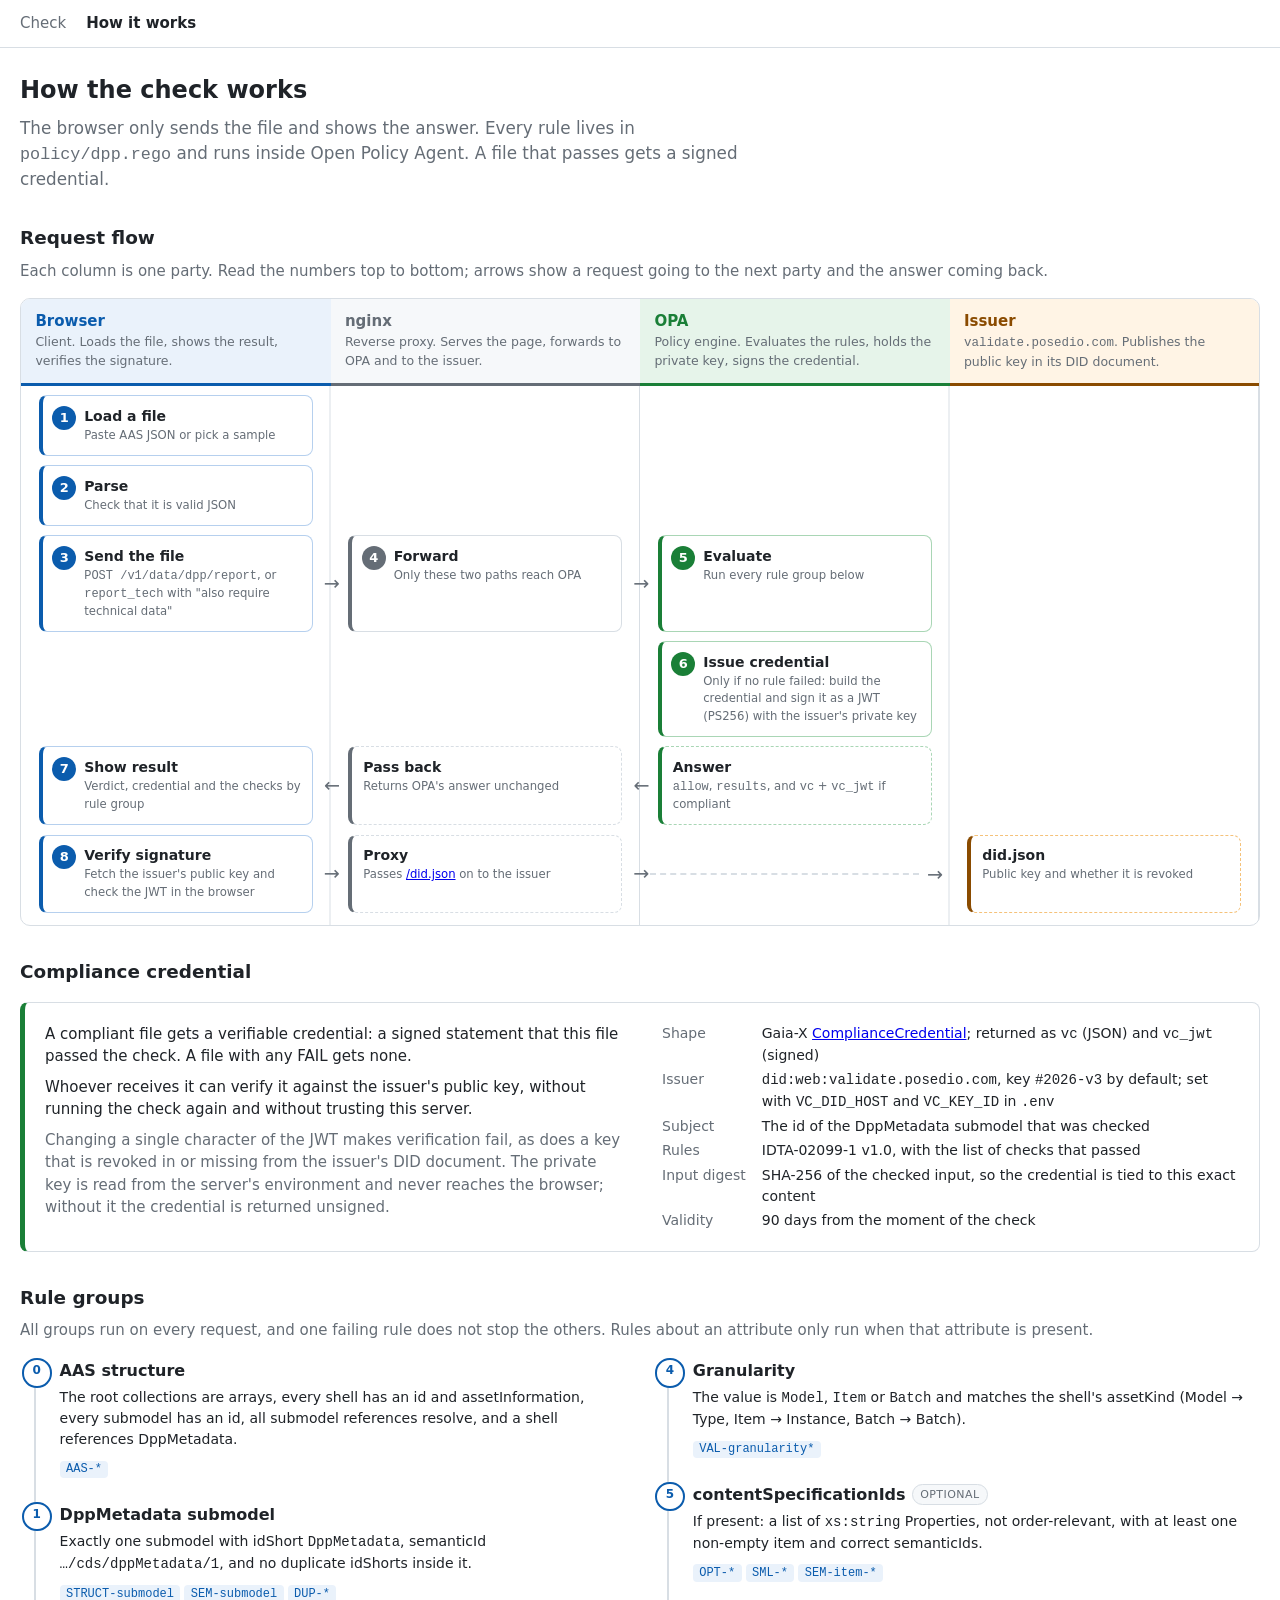
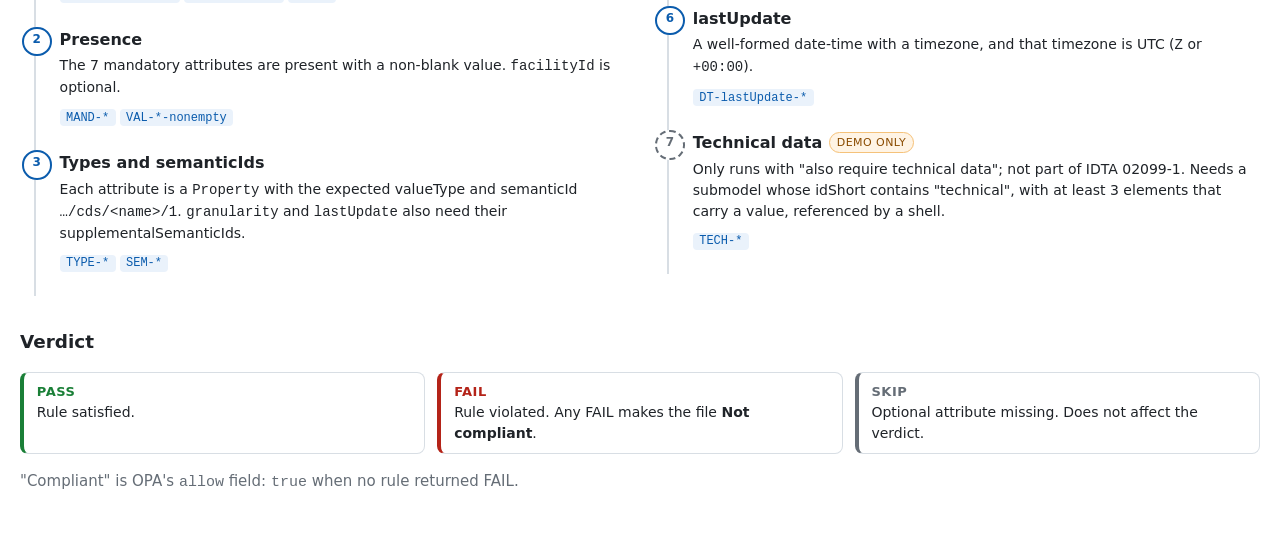
==== web/how.html @ c1d92e83 "improve ui and add request flow visualization" ====
<!doctype html>
<meta charset="utf-8">
<meta name="viewport" content="width=device-width, initial-scale=1">
<title>How it works · DPP policy check (OPA)</title>
<link rel="stylesheet" href="style.css">
<nav><div><a href="./">Check</a><a href="how.html" aria-current="page">How it works</a></div></nav>
<main>
<h1>How the check works</h1>
<p class="lead">The browser only sends the file and shows the answer. Every rule lives in <code>policy/dpp.rego</code> and runs inside Open Policy Agent. A file that passes gets a signed credential.</p>

<h2>Request flow</h2>
<p class="muted">Each column is one party. Read the numbers top to bottom; arrows show a request going to the next party and the answer coming back.</p>
<div class="lanes">
  <div class="lane" data-who="Browser"><b>Browser</b><small>Client. Loads the file, shows the result, verifies the signature.</small></div>
  <div class="lane" data-who="nginx"><b>nginx</b><small>Reverse proxy. Serves the page, forwards to OPA and to the issuer.</small></div>
  <div class="lane" data-who="OPA"><b>OPA</b><small>Policy engine. Evaluates the rules, holds the private key, signs the credential.</small></div>
  <div class="lane" data-who="Issuer"><b>Issuer</b><small><code>validate.posedio.com</code>. Publishes the public key in its DID document.</small></div>

  <div class="step" data-who="Browser" data-n="1" style="--c:1;--r:2"><b>Load a file</b><small>Paste AAS JSON or pick a sample</small></div>
  <div class="step" data-who="Browser" data-n="2" style="--c:1;--r:3"><b>Parse</b><small>Check that it is valid JSON</small></div>
  <div class="step go" data-who="Browser" data-n="3" style="--c:1;--r:4"><b>Send the file</b><small><code>POST /v1/data/dpp/report</code>, or <code>report_tech</code> with "also require technical data"</small></div>
  <div class="step go" data-who="nginx" data-n="4" style="--c:2;--r:4"><b>Forward</b><small>Only these two paths reach OPA</small></div>
  <div class="step" data-who="OPA" data-n="5" style="--c:3;--r:4"><b>Evaluate</b><small>Run every rule group below</small></div>
  <div class="step" data-who="OPA" data-n="6" style="--c:3;--r:5"><b>Issue credential</b><small>Only if no rule failed: build the credential and sign it as a JWT (PS256) with the issuer's private key</small></div>
  <div class="step sub back" data-who="OPA" style="--c:3;--r:6"><b>Answer</b><small><code>allow</code>, <code>results</code>, and <code>vc</code> + <code>vc_jwt</code> if compliant</small></div>
  <div class="step sub back" data-who="nginx" style="--c:2;--r:6"><b>Pass back</b><small>Returns OPA's answer unchanged</small></div>
  <div class="step" data-who="Browser" data-n="7" style="--c:1;--r:6"><b>Show result</b><small>Verdict, credential and the checks by rule group</small></div>
  <div class="step go" data-who="Browser" data-n="8" style="--c:1;--r:7"><b>Verify signature</b><small>Fetch the issuer's public key and check the JWT in the browser</small></div>
  <div class="step sub go" data-who="nginx" style="--c:2;--r:7"><b>Proxy</b><small>Passes <a href="did.json" target="_blank" rel="noopener">/did.json</a> on to the issuer</small></div>
  <div class="wire" style="--c:3;--r:7"></div>
  <div class="step sub" data-who="Issuer" style="--c:4;--r:7"><b>did.json</b><small>Public key and whether it is revoked</small></div>
</div>

<h2>Compliance credential</h2>
<div class="cred">
  <div>
    <p>A compliant file gets a verifiable credential: a signed statement that this file passed the check. A file with any FAIL gets none.</p>
    <p>Whoever receives it can verify it against the issuer's public key, without running the check again and without trusting this server.</p>
    <p class="muted">Changing a single character of the JWT makes verification fail, as does a key that is revoked in or missing from the issuer's DID document. The private key is read from the server's environment and never reaches the browser; without it the credential is returned unsigned.</p>
  </div>
  <dl>
    <dt>Shape</dt><dd>Gaia-X <a href="https://docs.gaia-x.eu/ontology/development/classes/ComplianceCredential/" target="_blank" rel="noopener">ComplianceCredential</a>; returned as <code>vc</code> (JSON) and <code>vc_jwt</code> (signed)</dd>
    <dt>Issuer</dt><dd><code>did:web:validate.posedio.com</code>, key <code>#2026-v3</code> by default; set with <code>VC_DID_HOST</code> and <code>VC_KEY_ID</code> in <code>.env</code></dd>
    <dt>Subject</dt><dd>The id of the DppMetadata submodel that was checked</dd>
    <dt>Rules</dt><dd>IDTA-02099-1 v1.0, with the list of checks that passed</dd>
    <dt>Input digest</dt><dd>SHA-256 of the checked input, so the credential is tied to this exact content</dd>
    <dt>Validity</dt><dd>90 days from the moment of the check</dd>
  </dl>
</div>

<h2>Rule groups</h2>
<p class="muted">All groups run on every request, and one failing rule does not stop the others. Rules about an attribute only run when that attribute is present.</p>
<ol class="groups">
  <li data-n="0"><h3>AAS structure</h3>
    <p>The root collections are arrays, every shell has an id and assetInformation, every submodel has an id, all submodel references resolve, and a shell references DppMetadata.</p>
    <span class="chip">AAS-*</span></li>
  <li data-n="1"><h3>DppMetadata submodel</h3>
    <p>Exactly one submodel with idShort <code>DppMetadata</code>, semanticId <code>…/cds/dppMetadata/1</code>, and no duplicate idShorts inside it.</p>
    <span class="chip">STRUCT-submodel</span><span class="chip">SEM-submodel</span><span class="chip">DUP-*</span></li>
  <li data-n="2"><h3>Presence</h3>
    <p>The 7 mandatory attributes are present with a non-blank value. <code>facilityId</code> is optional.</p>
    <span class="chip">MAND-*</span><span class="chip">VAL-*-nonempty</span></li>
  <li data-n="3"><h3>Types and semanticIds</h3>
    <p>Each attribute is a <code>Property</code> with the expected valueType and semanticId <code>…/cds/&lt;name&gt;/1</code>. <code>granularity</code> and <code>lastUpdate</code> also need their supplementalSemanticIds.</p>
    <span class="chip">TYPE-*</span><span class="chip">SEM-*</span></li>
  <li data-n="4"><h3>Granularity</h3>
    <p>The value is <code>Model</code>, <code>Item</code> or <code>Batch</code> and matches the shell's assetKind (Model → Type, Item → Instance, Batch → Batch).</p>
    <span class="chip">VAL-granularity*</span></li>
  <li data-n="5"><h3>contentSpecificationIds<span class="tag">optional</span></h3>
    <p>If present: a list of <code>xs:string</code> Properties, not order-relevant, with at least one non-empty item and correct semanticIds.</p>
    <span class="chip">OPT-*</span><span class="chip">SML-*</span><span class="chip">SEM-item-*</span></li>
  <li data-n="6"><h3>lastUpdate</h3>
    <p>A well-formed date-time with a timezone, and that timezone is UTC (<code>Z</code> or <code>+00:00</code>).</p>
    <span class="chip">DT-lastUpdate-*</span></li>
  <li data-n="7" class="extra"><h3>Technical data<span class="tag demo">demo only</span></h3>
    <p>Only runs with "also require technical data"; not part of IDTA 02099-1. Needs a submodel whose idShort contains "technical", with at least 3 elements that carry a value, referenced by a shell.</p>
    <span class="chip">TECH-*</span></li>
</ol>

<h2>Verdict</h2>
<div class="legend">
  <div class="PASS"><b>PASS</b><span>Rule satisfied.</span></div>
  <div class="FAIL"><b>FAIL</b><span>Rule violated. Any FAIL makes the file <strong>Not compliant</strong>.</span></div>
  <div class="SKIP"><b>SKIP</b><span>Optional attribute missing. Does not affect the verdict.</span></div>
</div>
<p class="muted">"Compliant" is OPA's <code>allow</code> field: <code>true</code> when no rule returned FAIL.</p>
</main>
---- web/style.css ----
:root {
  --bg: #fff; --fg: #1f2328; --muted: #656d76; --line: #d8dee4; --panel: #f6f8fa;
  color-scheme: light;
  --accent: #0b5cad; --pass: #1a7f37; --fail: #b42318;
}
* { box-sizing: border-box; }
body { margin: 0; background: var(--bg); color: var(--fg);
       font: 15px/1.5 system-ui, -apple-system, "Segoe UI", sans-serif; }
main { max-width: 1440px; margin: 0 auto; padding: 0 1.25rem 3rem; }
nav { border-bottom: 1px solid var(--line); }
nav div { max-width: 1440px; margin: 0 auto; padding: .75rem 1.25rem; display: flex; gap: 1.25rem; }
nav a { color: var(--muted); text-decoration: none; }
nav a[aria-current] { color: var(--fg); font-weight: 600; }
nav a:hover { color: var(--accent); }
h1 { font-size: 1.5rem; font-weight: 600; margin: 1.5rem 0 .5rem; }
p { margin: .5rem 0; }
.muted { color: var(--muted); }
button, select { font: inherit; color: var(--fg); background: var(--panel); border: 1px solid var(--line);
                 border-radius: 6px; padding: .3rem .7rem; }
button { cursor: pointer; }
button:hover { border-color: var(--accent); }
button:focus-visible, select:focus-visible, textarea:focus-visible { outline: 2px solid var(--accent); outline-offset: 1px; }
button.primary { background: var(--accent); border-color: var(--accent); color: var(--bg); }
textarea { width: 100%; height: 14rem; font: 13px/1.4 ui-monospace, Menlo, Consolas, monospace; color: var(--fg);
           background: var(--panel); border: 1px solid var(--line); border-radius: 6px; padding: .6rem; }
.row { display: flex; flex-wrap: wrap; gap: .4rem; margin: .5rem 0 1rem; }
#verdict { font-size: 1.2rem; font-weight: 600; margin: 1rem 0 .25rem; }
table { border-collapse: collapse; width: 100%; font-size: 14px; }
th, td { text-align: left; padding: .4rem .6rem; border-bottom: 1px solid var(--line); vertical-align: top; }
th { color: var(--muted); font-weight: 500; font-size: 13px; }
.PASS { color: var(--pass); } .FAIL { color: var(--fail); font-weight: 600; }
details { margin-top: 1rem; } summary { cursor: pointer; color: var(--muted); }
pre { background: var(--panel); border: 1px solid var(--line); border-radius: 6px; padding: .6rem;
      overflow: auto; max-height: 16rem; font: 12px/1.4 ui-monospace, Menlo, Consolas, monospace; }
.SKIP { color: var(--muted); }
td { overflow-wrap: anywhere; }
h2 { font-size: 1.15rem; font-weight: 600; margin: 2rem 0 .25rem; }
dl { display: grid; grid-template-columns: max-content 1fr; gap: .2rem 1rem; font-size: 14px; margin: .75rem 0; }
dt { color: var(--muted); } dd { margin: 0; overflow-wrap: anywhere; }
#jwt { height: 7rem; margin-top: .25rem; }
#vcbox { border: 1px solid var(--pass); border-left-width: 5px; border-radius: 8px; padding: .25rem 1rem 1rem; margin: 1rem 0 1.5rem; }
#vcbox h2 { margin-top: .75rem; } #vcissuer { color: var(--pass); overflow-wrap: anywhere; }
#vcbox.bad { border-color: var(--fail); } #vcbox.bad h2, #vcbox.bad #vcissuer { color: var(--fail); }
#vcverify { font-weight: 600; } #vcverify .muted { font-weight: 400; }
[hidden] { display: none !important; }
.counts { display: flex; flex-wrap: wrap; gap: .5rem; margin: 1rem 0 .5rem; }
.count { border: 1px solid var(--line); border-radius: 999px; padding: .15rem .7rem; font-size: 14px; font-weight: 400; }
.grp { margin-top: .5rem; border: 1px solid var(--line); border-radius: 8px; }
.grp summary { display: flex; flex-wrap: wrap; gap: .75rem; align-items: baseline; padding: .55rem .8rem; color: var(--fg); }
.grp summary::before { content: "\25B8"; color: var(--muted); } .grp[open] summary::before { content: "\25BE"; }
.grp summary .muted { margin-left: auto; font-size: 13px; }
.grp:has(td.FAIL) { border-color: var(--fail); }
.grp table { border-top: 1px solid var(--line); } .grp tr:last-child td { border-bottom: 0; }
.grp td:first-child { width: 4.5rem; font-size: 12px; font-weight: 600; }
.grp td:last-child { width: 34%; text-align: right; } .grp td code { font-size: 12px; color: var(--muted); }
.hint { font-size: 15px; font-weight: 400; }
/* wide screens: input on the left (stays in view), result on the right */
@media (min-width: 1100px) {
  .cols { display: grid; grid-template-columns: minmax(0, 5fr) minmax(0, 7fr); gap: 2rem; align-items: start; }
  .cols > section:first-child { position: sticky; top: 1rem; }
  #input { height: calc(100vh - 21rem); min-height: 14rem; }  /* leaves the Check button in view */
  .cols #verdict { margin-top: .5rem; }
  .groups { columns: 2; column-gap: 2.5rem; }
}

/* How it works */
.lead { font-size: 1.05rem; color: var(--muted); max-width: 46rem; }
/* request flow as swimlanes: one column per party, steps placed by --c (column) and --r (row) */
[data-who="Browser"] { --tint: #eaf2fb; --edge: #b6d0ee; --ink: var(--accent); }
[data-who="nginx"] { --tint: var(--panel); --edge: var(--line); --ink: var(--muted); }
[data-who="OPA"] { --tint: #e6f4ea; --edge: #a9d6b5; --ink: var(--pass); }
[data-who="Issuer"] { --tint: #fff4e5; --edge: #f5c27a; --ink: #8a4b00; }
.lanes { display: grid; grid-template-columns: repeat(4, minmax(0, 1fr)); row-gap: .6rem; margin: 1rem 0 2rem;
         border: 1px solid var(--line); border-radius: 10px; padding-bottom: .8rem;
         background: linear-gradient(to right, var(--line) 1px, transparent 1px) -1px 0 / 25% 100%; }
.lane { padding: .7rem .9rem; border-bottom: 3px solid var(--ink); background: var(--tint); }
.lane:first-child { border-top-left-radius: 9px; } .lane:nth-child(4) { border-top-right-radius: 9px; }
.lane b { display: block; color: var(--ink); } .lane small, .step small { color: var(--muted); display: block; }
.step { grid-column: var(--c); grid-row: var(--r); position: relative; margin: 0 1.1rem; padding: .6rem .7rem .65rem 2.6rem;
        background: var(--bg); border: 1px solid var(--edge); border-left: 4px solid var(--ink); border-radius: 8px; font-size: 14px; }
.step::before { content: attr(data-n); position: absolute; top: .6rem; left: .6rem; width: 1.5rem; height: 1.5rem; border-radius: 50%;
                background: var(--ink); color: var(--bg); font: 600 13px/1.5rem system-ui; text-align: center; }
.step.sub { padding-left: .7rem; border-style: dashed; border-left-style: solid; } .step.sub::before { content: none; }
.step b { display: block; } .step code { overflow-wrap: anywhere; font-size: 12px; }
.step.go::after, .wire::after { content: "\2192"; position: absolute; right: -1.75rem; top: 50%; transform: translateY(-50%);
                                font-size: 1.2rem; color: var(--muted); }
.step.back::after { content: "\2190"; position: absolute; left: -1.75rem; top: 50%; transform: translateY(-50%);
                    font-size: 1.2rem; color: var(--muted); }
.wire { grid-column: var(--c); grid-row: var(--r); position: relative; align-self: center; border-top: 2px dashed var(--line); margin: 0 1.9rem 0 .6rem; }
.wire::after { right: -1.5rem; }
@media (max-width: 899px) {  /* narrow: plain list in step order, party shown as a tag */
  .lanes { display: block; border: 0; background: none; }
  .lane { border-radius: 8px !important; margin-bottom: .4rem; }
  .step { margin: .5rem 0 0; } .step.sub { margin-left: 2rem; } .wire, .step.go::after, .step.back::after { display: none; }
  .step[data-n]::after { content: attr(data-who); display: block; position: absolute; top: .6rem; right: .6rem; transform: none;
                         font: 600 10px/1 system-ui; text-transform: uppercase; letter-spacing: .04em; color: var(--ink); }
  .step[data-n] b { padding-right: 4.5rem; }
}
.cred { display: grid; grid-template-columns: repeat(auto-fit, minmax(320px, 1fr)); gap: .5rem 2.5rem; margin: 1rem 0;
        border: 1px solid var(--line); border-left: 5px solid var(--pass); border-radius: 8px; padding: .75rem 1.25rem; }
.cred dl { margin: .5rem 0; align-content: start; }
.groups { list-style: none; padding: 0 0 0 .85rem; margin: 1rem 0; }
.groups li { position: relative; padding: 0 0 1.25rem 1.5rem; border-left: 2px solid var(--line); break-inside: avoid; }
.groups li::before { content: attr(data-n); position: absolute; left: -.85rem; top: 0; width: 1.6rem; height: 1.6rem;
                     border-radius: 50%; background: var(--bg); border: 2px solid var(--accent); color: var(--accent);
                     font: 600 12px/1.35rem system-ui; text-align: center; }
.groups li.extra::before { border-color: var(--muted); color: var(--muted); border-style: dashed; }
.groups h3 { font-size: 1rem; font-weight: 600; margin: 0 0 .2rem; line-height: 1.6rem; }
.groups p { margin: 0 0 .4rem; font-size: 14px; }
.tag { font: 500 11px/1 system-ui; text-transform: uppercase; letter-spacing: .04em; padding: .2rem .45rem;
       border-radius: 999px; margin-left: .4rem; vertical-align: 2px; background: var(--panel);
       border: 1px solid var(--line); color: var(--muted); }
.tag.demo { background: #fff4e5; border-color: #f5c27a; color: #8a4b00; }
.chip { display: inline-block; font: 12px ui-monospace, Menlo, Consolas, monospace; background: #eaf2fb;
        color: var(--accent); border-radius: 4px; padding: .1rem .4rem; margin: 0 .25rem .25rem 0; }
.legend { display: grid; gap: .75rem; grid-template-columns: repeat(auto-fit, minmax(200px, 1fr)); margin: 1rem 0; }
.legend div { border: 1px solid var(--line); border-left-width: 4px; border-radius: 8px; padding: .6rem .8rem; font-size: 14px; }
.legend b { display: block; font-size: 13px; letter-spacing: .04em; }
.legend .PASS { border-left-color: var(--pass); } .legend .FAIL { border-left-color: var(--fail); font-weight: 400; }
.legend .SKIP { border-left-color: var(--muted); }
.legend div span { color: var(--fg); }
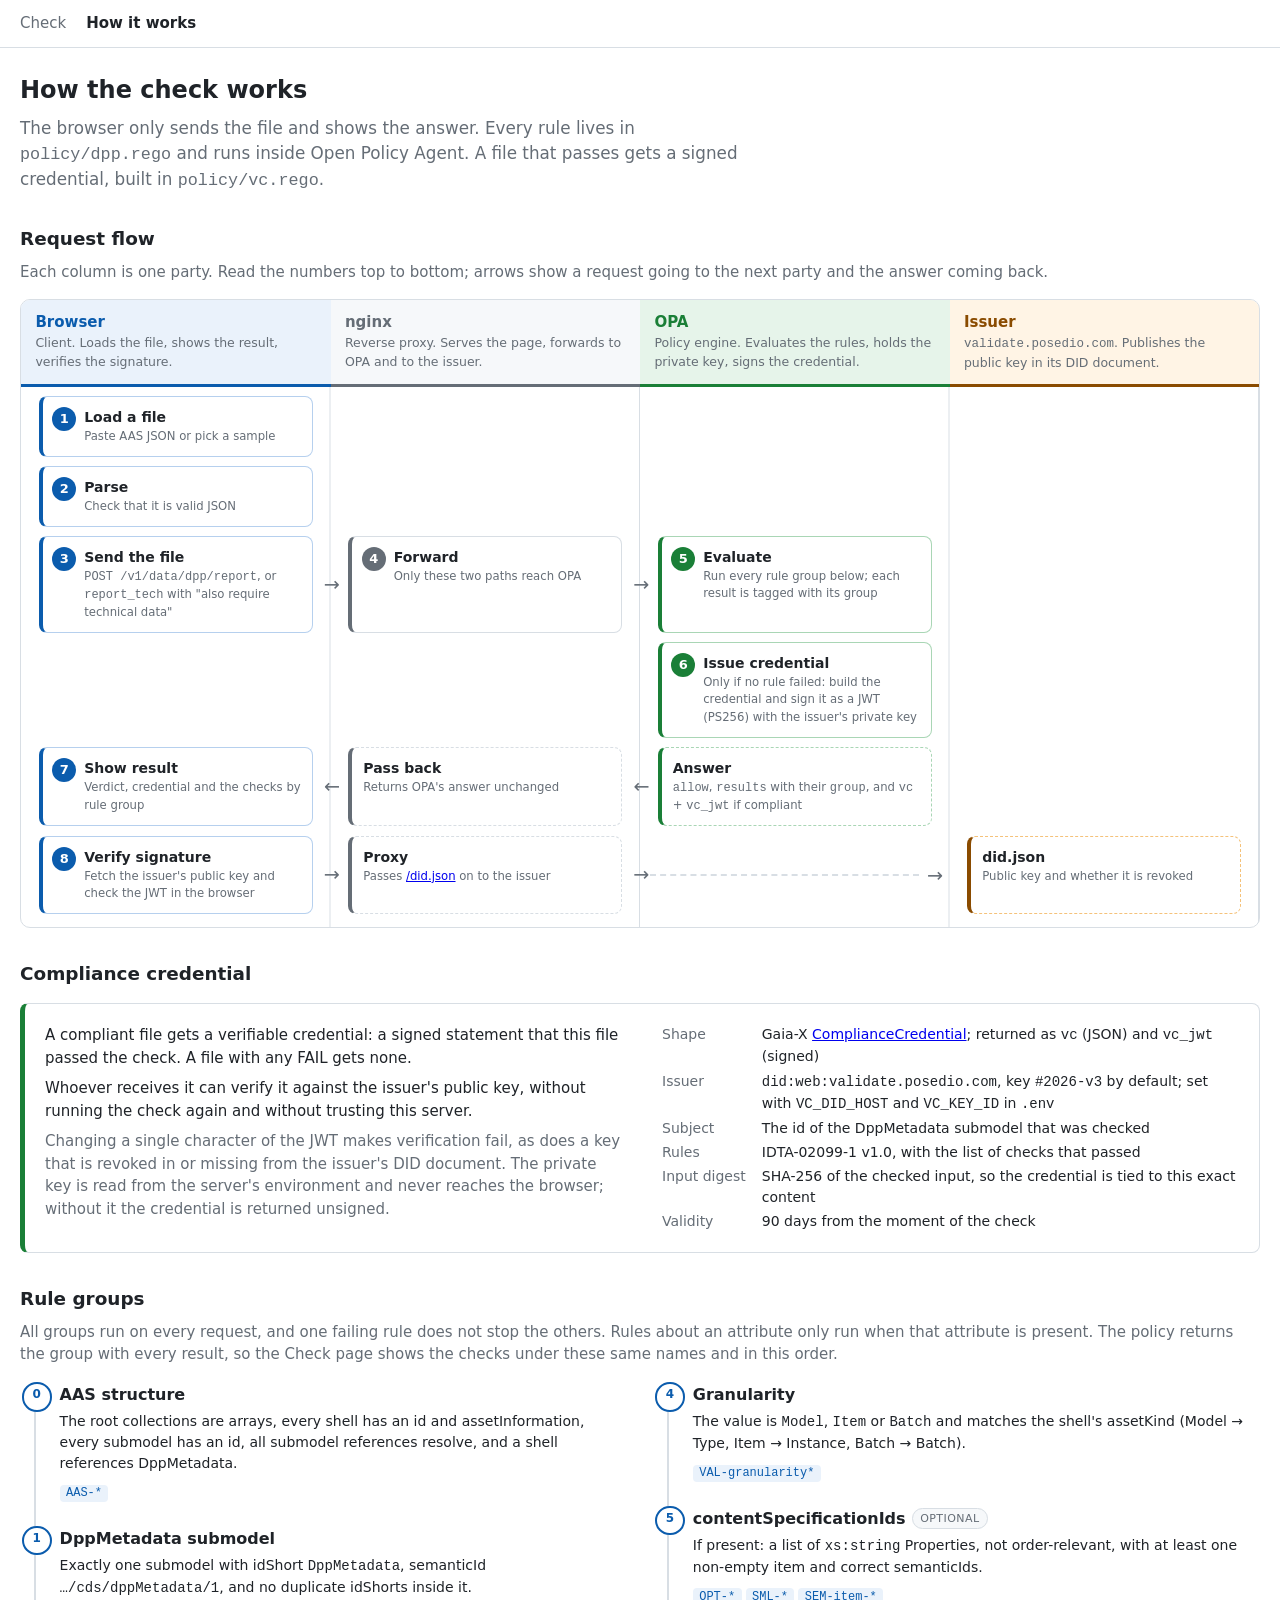
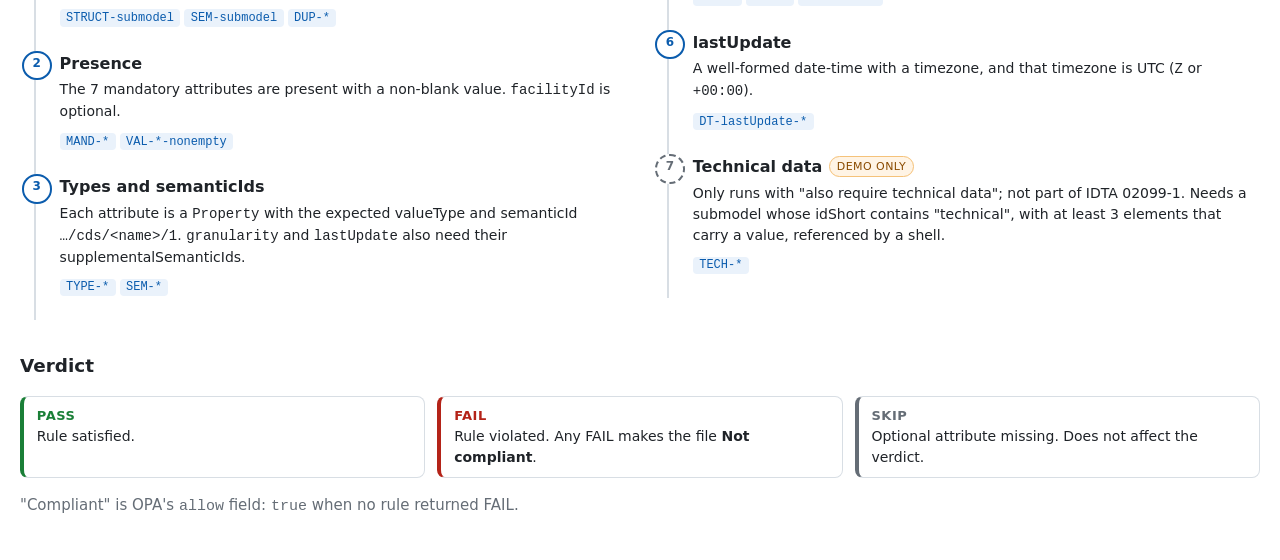
==== commit 6e2799e7: "update result grouping in the UI" ====
--- a/web/how.html
+++ b/web/how.html
@@ -6,7 +6,7 @@
 <nav><div><a href="./">Check</a><a href="how.html" aria-current="page">How it works</a></div></nav>
 <main>
 <h1>How the check works</h1>
-<p class="lead">The browser only sends the file and shows the answer. Every rule lives in <code>policy/dpp.rego</code> and runs inside Open Policy Agent. A file that passes gets a signed credential.</p>
+<p class="lead">The browser only sends the file and shows the answer. Every rule lives in <code>policy/dpp.rego</code> and runs inside Open Policy Agent. A file that passes gets a signed credential, built in <code>policy/vc.rego</code>.</p>
 
 <h2>Request flow</h2>
 <p class="muted">Each column is one party. Read the numbers top to bottom; arrows show a request going to the next party and the answer coming back.</p>
@@ -20,9 +20,9 @@
   <div class="step" data-who="Browser" data-n="2" style="--c:1;--r:3"><b>Parse</b><small>Check that it is valid JSON</small></div>
   <div class="step go" data-who="Browser" data-n="3" style="--c:1;--r:4"><b>Send the file</b><small><code>POST /v1/data/dpp/report</code>, or <code>report_tech</code> with "also require technical data"</small></div>
   <div class="step go" data-who="nginx" data-n="4" style="--c:2;--r:4"><b>Forward</b><small>Only these two paths reach OPA</small></div>
-  <div class="step" data-who="OPA" data-n="5" style="--c:3;--r:4"><b>Evaluate</b><small>Run every rule group below</small></div>
+  <div class="step" data-who="OPA" data-n="5" style="--c:3;--r:4"><b>Evaluate</b><small>Run every rule group below; each result is tagged with its group</small></div>
   <div class="step" data-who="OPA" data-n="6" style="--c:3;--r:5"><b>Issue credential</b><small>Only if no rule failed: build the credential and sign it as a JWT (PS256) with the issuer's private key</small></div>
-  <div class="step sub back" data-who="OPA" style="--c:3;--r:6"><b>Answer</b><small><code>allow</code>, <code>results</code>, and <code>vc</code> + <code>vc_jwt</code> if compliant</small></div>
+  <div class="step sub back" data-who="OPA" style="--c:3;--r:6"><b>Answer</b><small><code>allow</code>, <code>results</code> with their <code>group</code>, and <code>vc</code> + <code>vc_jwt</code> if compliant</small></div>
   <div class="step sub back" data-who="nginx" style="--c:2;--r:6"><b>Pass back</b><small>Returns OPA's answer unchanged</small></div>
   <div class="step" data-who="Browser" data-n="7" style="--c:1;--r:6"><b>Show result</b><small>Verdict, credential and the checks by rule group</small></div>
   <div class="step go" data-who="Browser" data-n="8" style="--c:1;--r:7"><b>Verify signature</b><small>Fetch the issuer's public key and check the JWT in the browser</small></div>
@@ -49,7 +49,7 @@
 </div>
 
 <h2>Rule groups</h2>
-<p class="muted">All groups run on every request, and one failing rule does not stop the others. Rules about an attribute only run when that attribute is present.</p>
+<p class="muted">All groups run on every request, and one failing rule does not stop the others. Rules about an attribute only run when that attribute is present. The policy returns the group with every result, so the Check page shows the checks under these same names and in this order.</p>
 <ol class="groups">
   <li data-n="0"><h3>AAS structure</h3>
     <p>The root collections are arrays, every shell has an id and assetInformation, every submodel has an id, all submodel references resolve, and a shell references DppMetadata.</p>
--- a/web/style.css
+++ b/web/style.css
@@ -2,6 +2,7 @@
   --bg: #fff; --fg: #1f2328; --muted: #656d76; --line: #d8dee4; --panel: #f6f8fa;
   color-scheme: light;
   --accent: #0b5cad; --pass: #1a7f37; --fail: #b42318;
+  --info-tint: #eaf2fb; --warn-tint: #fff4e5; --warn-edge: #f5c27a; --warn-ink: #8a4b00;
 }
 * { box-sizing: border-box; }
 body { margin: 0; background: var(--bg); color: var(--fg);
@@ -66,10 +67,10 @@
 /* How it works */
 .lead { font-size: 1.05rem; color: var(--muted); max-width: 46rem; }
 /* request flow as swimlanes: one column per party, steps placed by --c (column) and --r (row) */
-[data-who="Browser"] { --tint: #eaf2fb; --edge: #b6d0ee; --ink: var(--accent); }
+[data-who="Browser"] { --tint: var(--info-tint); --edge: #b6d0ee; --ink: var(--accent); }
 [data-who="nginx"] { --tint: var(--panel); --edge: var(--line); --ink: var(--muted); }
 [data-who="OPA"] { --tint: #e6f4ea; --edge: #a9d6b5; --ink: var(--pass); }
-[data-who="Issuer"] { --tint: #fff4e5; --edge: #f5c27a; --ink: #8a4b00; }
+[data-who="Issuer"] { --tint: var(--warn-tint); --edge: var(--warn-edge); --ink: var(--warn-ink); }
 .lanes { display: grid; grid-template-columns: repeat(4, minmax(0, 1fr)); row-gap: .6rem; margin: 1rem 0 2rem;
          border: 1px solid var(--line); border-radius: 10px; padding-bottom: .8rem;
          background: linear-gradient(to right, var(--line) 1px, transparent 1px) -1px 0 / 25% 100%; }
@@ -110,8 +111,8 @@
 .tag { font: 500 11px/1 system-ui; text-transform: uppercase; letter-spacing: .04em; padding: .2rem .45rem;
        border-radius: 999px; margin-left: .4rem; vertical-align: 2px; background: var(--panel);
        border: 1px solid var(--line); color: var(--muted); }
-.tag.demo { background: #fff4e5; border-color: #f5c27a; color: #8a4b00; }
-.chip { display: inline-block; font: 12px ui-monospace, Menlo, Consolas, monospace; background: #eaf2fb;
+.tag.demo { background: var(--warn-tint); border-color: var(--warn-edge); color: var(--warn-ink); }
+.chip { display: inline-block; font: 12px ui-monospace, Menlo, Consolas, monospace; background: var(--info-tint);
         color: var(--accent); border-radius: 4px; padding: .1rem .4rem; margin: 0 .25rem .25rem 0; }
 .legend { display: grid; gap: .75rem; grid-template-columns: repeat(auto-fit, minmax(200px, 1fr)); margin: 1rem 0; }
 .legend div { border: 1px solid var(--line); border-left-width: 4px; border-radius: 8px; padding: .6rem .8rem; font-size: 14px; }
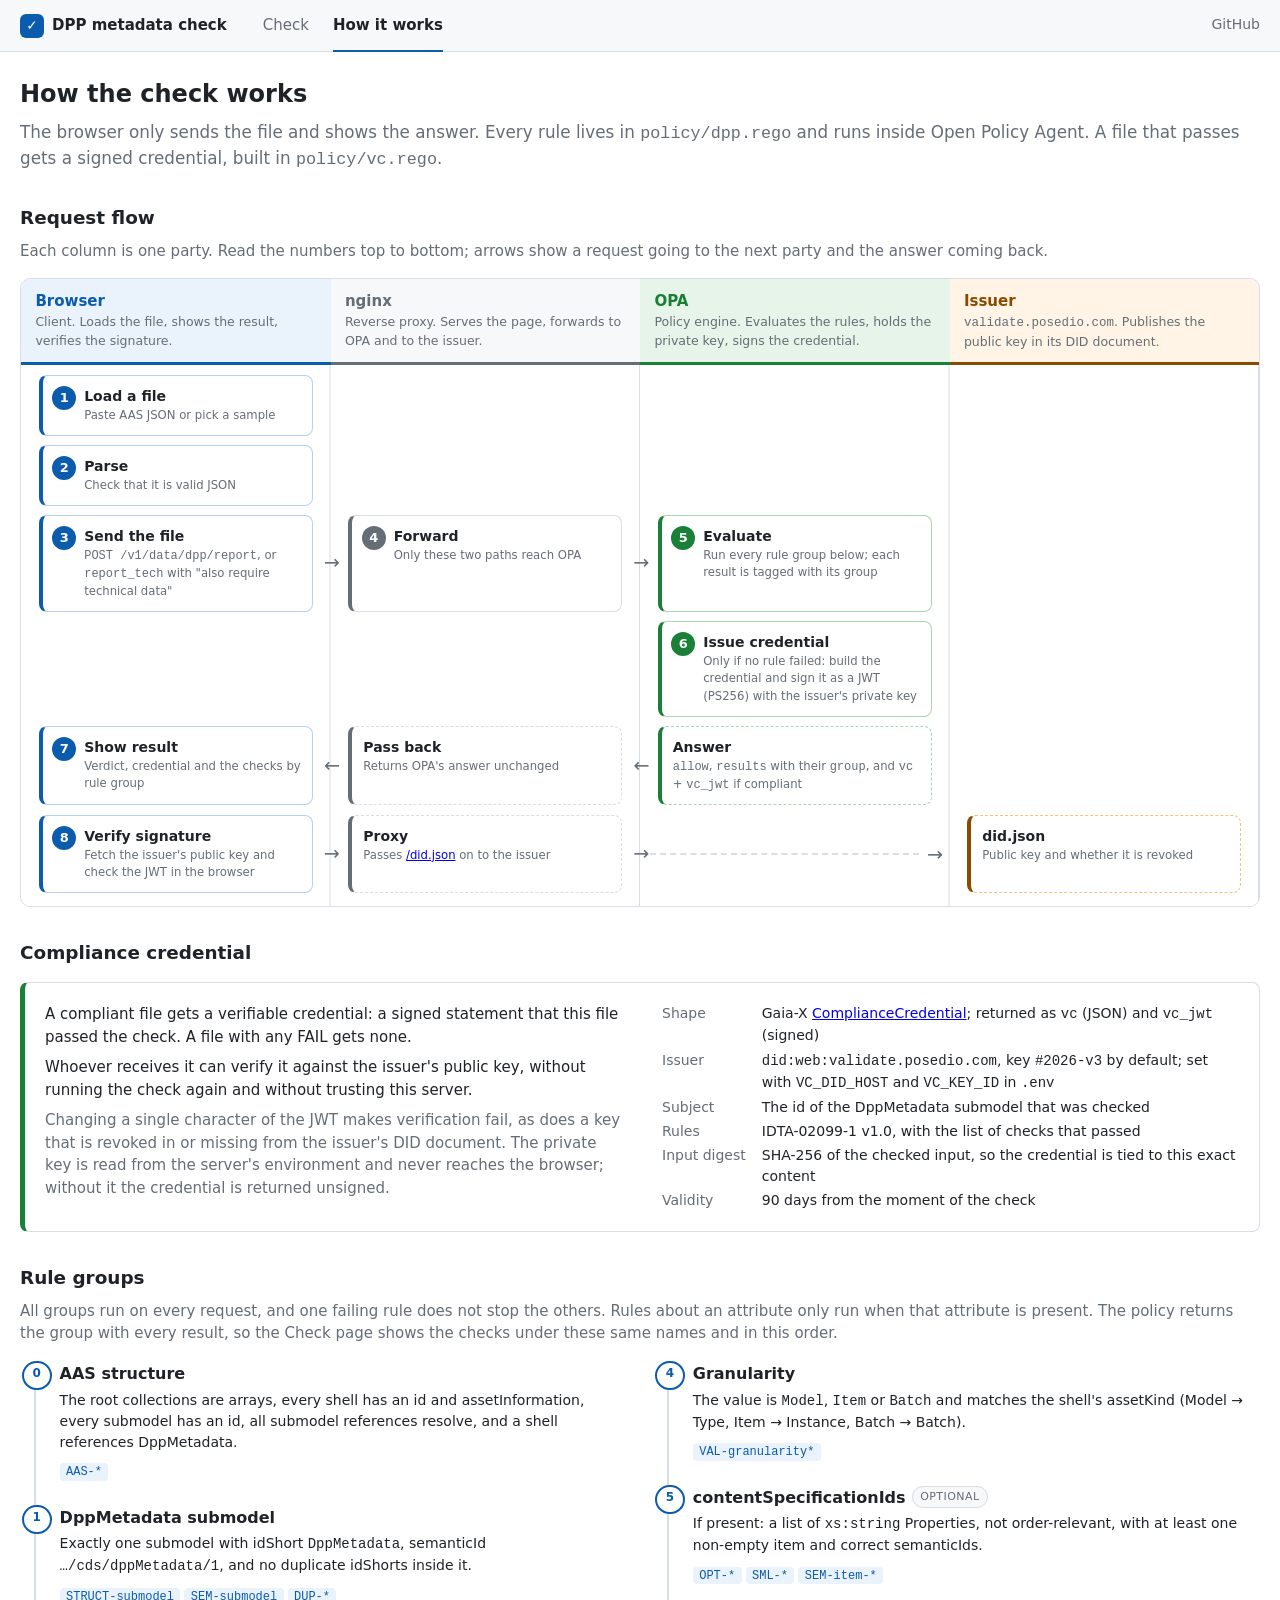
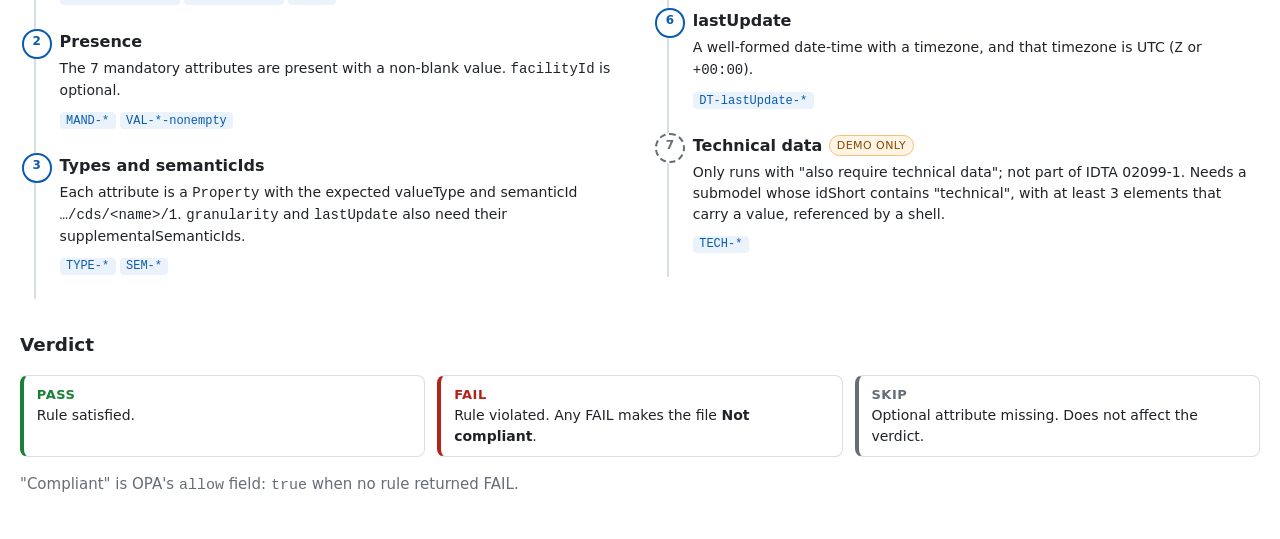
==== commit 2374aadb: "improve frontend error handling" ====
--- a/web/how.html
+++ b/web/how.html
@@ -1,87 +1,210 @@
 <!doctype html>
-<meta charset="utf-8">
-<meta name="viewport" content="width=device-width, initial-scale=1">
-<title>How it works · DPP policy check (OPA)</title>
-<link rel="stylesheet" href="style.css">
-<nav><div><a href="./">Check</a><a href="how.html" aria-current="page">How it works</a></div></nav>
+<meta charset="utf-8" />
+<meta name="viewport" content="width=device-width, initial-scale=1" />
+<title>How it works · DPP metadata check</title>
+<link rel="stylesheet" href="style.css" />
+<nav>
+  <div>
+    <a class="brand" href="./"
+      ><span class="mark" aria-hidden="true">&#10003;</span><span class="name">DPP metadata check</span></a
+    ><a href="./">Check</a><a href="how.html" aria-current="page">How it works</a
+    ><a class="repo" href="https://github.com/Compliance4DPP/dpp-demo" target="_blank" rel="noopener">GitHub</a>
+  </div>
+</nav>
 <main>
-<h1>How the check works</h1>
-<p class="lead">The browser only sends the file and shows the answer. Every rule lives in <code>policy/dpp.rego</code> and runs inside Open Policy Agent. A file that passes gets a signed credential, built in <code>policy/vc.rego</code>.</p>
-
-<h2>Request flow</h2>
-<p class="muted">Each column is one party. Read the numbers top to bottom; arrows show a request going to the next party and the answer coming back.</p>
-<div class="lanes">
-  <div class="lane" data-who="Browser"><b>Browser</b><small>Client. Loads the file, shows the result, verifies the signature.</small></div>
-  <div class="lane" data-who="nginx"><b>nginx</b><small>Reverse proxy. Serves the page, forwards to OPA and to the issuer.</small></div>
-  <div class="lane" data-who="OPA"><b>OPA</b><small>Policy engine. Evaluates the rules, holds the private key, signs the credential.</small></div>
-  <div class="lane" data-who="Issuer"><b>Issuer</b><small><code>validate.posedio.com</code>. Publishes the public key in its DID document.</small></div>
-
-  <div class="step" data-who="Browser" data-n="1" style="--c:1;--r:2"><b>Load a file</b><small>Paste AAS JSON or pick a sample</small></div>
-  <div class="step" data-who="Browser" data-n="2" style="--c:1;--r:3"><b>Parse</b><small>Check that it is valid JSON</small></div>
-  <div class="step go" data-who="Browser" data-n="3" style="--c:1;--r:4"><b>Send the file</b><small><code>POST /v1/data/dpp/report</code>, or <code>report_tech</code> with "also require technical data"</small></div>
-  <div class="step go" data-who="nginx" data-n="4" style="--c:2;--r:4"><b>Forward</b><small>Only these two paths reach OPA</small></div>
-  <div class="step" data-who="OPA" data-n="5" style="--c:3;--r:4"><b>Evaluate</b><small>Run every rule group below; each result is tagged with its group</small></div>
-  <div class="step" data-who="OPA" data-n="6" style="--c:3;--r:5"><b>Issue credential</b><small>Only if no rule failed: build the credential and sign it as a JWT (PS256) with the issuer's private key</small></div>
-  <div class="step sub back" data-who="OPA" style="--c:3;--r:6"><b>Answer</b><small><code>allow</code>, <code>results</code> with their <code>group</code>, and <code>vc</code> + <code>vc_jwt</code> if compliant</small></div>
-  <div class="step sub back" data-who="nginx" style="--c:2;--r:6"><b>Pass back</b><small>Returns OPA's answer unchanged</small></div>
-  <div class="step" data-who="Browser" data-n="7" style="--c:1;--r:6"><b>Show result</b><small>Verdict, credential and the checks by rule group</small></div>
-  <div class="step go" data-who="Browser" data-n="8" style="--c:1;--r:7"><b>Verify signature</b><small>Fetch the issuer's public key and check the JWT in the browser</small></div>
-  <div class="step sub go" data-who="nginx" style="--c:2;--r:7"><b>Proxy</b><small>Passes <a href="did.json" target="_blank" rel="noopener">/did.json</a> on to the issuer</small></div>
-  <div class="wire" style="--c:3;--r:7"></div>
-  <div class="step sub" data-who="Issuer" style="--c:4;--r:7"><b>did.json</b><small>Public key and whether it is revoked</small></div>
-</div>
-
-<h2>Compliance credential</h2>
-<div class="cred">
-  <div>
-    <p>A compliant file gets a verifiable credential: a signed statement that this file passed the check. A file with any FAIL gets none.</p>
-    <p>Whoever receives it can verify it against the issuer's public key, without running the check again and without trusting this server.</p>
-    <p class="muted">Changing a single character of the JWT makes verification fail, as does a key that is revoked in or missing from the issuer's DID document. The private key is read from the server's environment and never reaches the browser; without it the credential is returned unsigned.</p>
-  </div>
-  <dl>
-    <dt>Shape</dt><dd>Gaia-X <a href="https://docs.gaia-x.eu/ontology/development/classes/ComplianceCredential/" target="_blank" rel="noopener">ComplianceCredential</a>; returned as <code>vc</code> (JSON) and <code>vc_jwt</code> (signed)</dd>
-    <dt>Issuer</dt><dd><code>did:web:validate.posedio.com</code>, key <code>#2026-v3</code> by default; set with <code>VC_DID_HOST</code> and <code>VC_KEY_ID</code> in <code>.env</code></dd>
-    <dt>Subject</dt><dd>The id of the DppMetadata submodel that was checked</dd>
-    <dt>Rules</dt><dd>IDTA-02099-1 v1.0, with the list of checks that passed</dd>
-    <dt>Input digest</dt><dd>SHA-256 of the checked input, so the credential is tied to this exact content</dd>
-    <dt>Validity</dt><dd>90 days from the moment of the check</dd>
-  </dl>
-</div>
-
-<h2>Rule groups</h2>
-<p class="muted">All groups run on every request, and one failing rule does not stop the others. Rules about an attribute only run when that attribute is present. The policy returns the group with every result, so the Check page shows the checks under these same names and in this order.</p>
-<ol class="groups">
-  <li data-n="0"><h3>AAS structure</h3>
-    <p>The root collections are arrays, every shell has an id and assetInformation, every submodel has an id, all submodel references resolve, and a shell references DppMetadata.</p>
-    <span class="chip">AAS-*</span></li>
-  <li data-n="1"><h3>DppMetadata submodel</h3>
-    <p>Exactly one submodel with idShort <code>DppMetadata</code>, semanticId <code>…/cds/dppMetadata/1</code>, and no duplicate idShorts inside it.</p>
-    <span class="chip">STRUCT-submodel</span><span class="chip">SEM-submodel</span><span class="chip">DUP-*</span></li>
-  <li data-n="2"><h3>Presence</h3>
-    <p>The 7 mandatory attributes are present with a non-blank value. <code>facilityId</code> is optional.</p>
-    <span class="chip">MAND-*</span><span class="chip">VAL-*-nonempty</span></li>
-  <li data-n="3"><h3>Types and semanticIds</h3>
-    <p>Each attribute is a <code>Property</code> with the expected valueType and semanticId <code>…/cds/&lt;name&gt;/1</code>. <code>granularity</code> and <code>lastUpdate</code> also need their supplementalSemanticIds.</p>
-    <span class="chip">TYPE-*</span><span class="chip">SEM-*</span></li>
-  <li data-n="4"><h3>Granularity</h3>
-    <p>The value is <code>Model</code>, <code>Item</code> or <code>Batch</code> and matches the shell's assetKind (Model → Type, Item → Instance, Batch → Batch).</p>
-    <span class="chip">VAL-granularity*</span></li>
-  <li data-n="5"><h3>contentSpecificationIds<span class="tag">optional</span></h3>
-    <p>If present: a list of <code>xs:string</code> Properties, not order-relevant, with at least one non-empty item and correct semanticIds.</p>
-    <span class="chip">OPT-*</span><span class="chip">SML-*</span><span class="chip">SEM-item-*</span></li>
-  <li data-n="6"><h3>lastUpdate</h3>
-    <p>A well-formed date-time with a timezone, and that timezone is UTC (<code>Z</code> or <code>+00:00</code>).</p>
-    <span class="chip">DT-lastUpdate-*</span></li>
-  <li data-n="7" class="extra"><h3>Technical data<span class="tag demo">demo only</span></h3>
-    <p>Only runs with "also require technical data"; not part of IDTA 02099-1. Needs a submodel whose idShort contains "technical", with at least 3 elements that carry a value, referenced by a shell.</p>
-    <span class="chip">TECH-*</span></li>
-</ol>
-
-<h2>Verdict</h2>
-<div class="legend">
-  <div class="PASS"><b>PASS</b><span>Rule satisfied.</span></div>
-  <div class="FAIL"><b>FAIL</b><span>Rule violated. Any FAIL makes the file <strong>Not compliant</strong>.</span></div>
-  <div class="SKIP"><b>SKIP</b><span>Optional attribute missing. Does not affect the verdict.</span></div>
-</div>
-<p class="muted">"Compliant" is OPA's <code>allow</code> field: <code>true</code> when no rule returned FAIL.</p>
+  <h1>How the check works</h1>
+  <p class="lead">
+    The browser only sends the file and shows the answer. Every rule lives in <code>policy/dpp.rego</code> and runs
+    inside Open Policy Agent. A file that passes gets a signed credential, built in <code>policy/vc.rego</code>.
+  </p>
+
+  <h2>Request flow</h2>
+  <p class="muted">
+    Each column is one party. Read the numbers top to bottom; arrows show a request going to the next party and the
+    answer coming back.
+  </p>
+  <div class="lanes">
+    <div class="lane" data-who="Browser">
+      <b>Browser</b><small>Client. Loads the file, shows the result, verifies the signature.</small>
+    </div>
+    <div class="lane" data-who="nginx">
+      <b>nginx</b><small>Reverse proxy. Serves the page, forwards to OPA and to the issuer.</small>
+    </div>
+    <div class="lane" data-who="OPA">
+      <b>OPA</b><small>Policy engine. Evaluates the rules, holds the private key, signs the credential.</small>
+    </div>
+    <div class="lane" data-who="Issuer">
+      <b>Issuer</b><small><code>validate.posedio.com</code>. Publishes the public key in its DID document.</small>
+    </div>
+
+    <div class="step" data-who="Browser" data-n="1" style="--c: 1; --r: 2">
+      <b>Load a file</b><small>Paste AAS JSON or pick a sample</small>
+    </div>
+    <div class="step" data-who="Browser" data-n="2" style="--c: 1; --r: 3">
+      <b>Parse</b><small>Check that it is valid JSON</small>
+    </div>
+    <div class="step go" data-who="Browser" data-n="3" style="--c: 1; --r: 4">
+      <b>Send the file</b
+      ><small
+        ><code>POST /v1/data/dpp/report</code>, or <code>report_tech</code> with "also require technical data"</small
+      >
+    </div>
+    <div class="step go" data-who="nginx" data-n="4" style="--c: 2; --r: 4">
+      <b>Forward</b><small>Only these two paths reach OPA</small>
+    </div>
+    <div class="step" data-who="OPA" data-n="5" style="--c: 3; --r: 4">
+      <b>Evaluate</b><small>Run every rule group below; each result is tagged with its group</small>
+    </div>
+    <div class="step" data-who="OPA" data-n="6" style="--c: 3; --r: 5">
+      <b>Issue credential</b
+      ><small
+        >Only if no rule failed: build the credential and sign it as a JWT (PS256) with the issuer's private key</small
+      >
+    </div>
+    <div class="step sub back" data-who="OPA" style="--c: 3; --r: 6">
+      <b>Answer</b
+      ><small
+        ><code>allow</code>, <code>results</code> with their <code>group</code>, and <code>vc</code> +
+        <code>vc_jwt</code> if compliant</small
+      >
+    </div>
+    <div class="step sub back" data-who="nginx" style="--c: 2; --r: 6">
+      <b>Pass back</b><small>Returns OPA's answer unchanged</small>
+    </div>
+    <div class="step" data-who="Browser" data-n="7" style="--c: 1; --r: 6">
+      <b>Show result</b><small>Verdict, credential and the checks by rule group</small>
+    </div>
+    <div class="step go" data-who="Browser" data-n="8" style="--c: 1; --r: 7">
+      <b>Verify signature</b><small>Fetch the issuer's public key and check the JWT in the browser</small>
+    </div>
+    <div class="step sub go" data-who="nginx" style="--c: 2; --r: 7">
+      <b>Proxy</b><small>Passes <a href="did.json" target="_blank" rel="noopener">/did.json</a> on to the issuer</small>
+    </div>
+    <div class="wire" style="--c: 3; --r: 7"></div>
+    <div class="step sub" data-who="Issuer" style="--c: 4; --r: 7">
+      <b>did.json</b><small>Public key and whether it is revoked</small>
+    </div>
+  </div>
+
+  <h2>Compliance credential</h2>
+  <div class="cred">
+    <div>
+      <p>
+        A compliant file gets a verifiable credential: a signed statement that this file passed the check. A file with
+        any FAIL gets none.
+      </p>
+      <p>
+        Whoever receives it can verify it against the issuer's public key, without running the check again and without
+        trusting this server.
+      </p>
+      <p class="muted">
+        Changing a single character of the JWT makes verification fail, as does a key that is revoked in or missing from
+        the issuer's DID document. The private key is read from the server's environment and never reaches the browser;
+        without it the credential is returned unsigned.
+      </p>
+    </div>
+    <dl>
+      <dt>Shape</dt>
+      <dd>
+        Gaia-X
+        <a
+          href="https://docs.gaia-x.eu/ontology/development/classes/ComplianceCredential/"
+          target="_blank"
+          rel="noopener"
+          >ComplianceCredential</a
+        >; returned as <code>vc</code> (JSON) and <code>vc_jwt</code> (signed)
+      </dd>
+      <dt>Issuer</dt>
+      <dd>
+        <code>did:web:validate.posedio.com</code>, key <code>#2026-v3</code> by default; set with
+        <code>VC_DID_HOST</code> and <code>VC_KEY_ID</code> in <code>.env</code>
+      </dd>
+      <dt>Subject</dt>
+      <dd>The id of the DppMetadata submodel that was checked</dd>
+      <dt>Rules</dt>
+      <dd>IDTA-02099-1 v1.0, with the list of checks that passed</dd>
+      <dt>Input digest</dt>
+      <dd>SHA-256 of the checked input, so the credential is tied to this exact content</dd>
+      <dt>Validity</dt>
+      <dd>90 days from the moment of the check</dd>
+    </dl>
+  </div>
+
+  <h2>Rule groups</h2>
+  <p class="muted">
+    All groups run on every request, and one failing rule does not stop the others. Rules about an attribute only run
+    when that attribute is present. The policy returns the group with every result, so the Check page shows the checks
+    under these same names and in this order.
+  </p>
+  <ol class="groups">
+    <li data-n="0">
+      <h3>AAS structure</h3>
+      <p>
+        The root collections are arrays, every shell has an id and assetInformation, every submodel has an id, all
+        submodel references resolve, and a shell references DppMetadata.
+      </p>
+      <span class="chip">AAS-*</span>
+    </li>
+    <li data-n="1">
+      <h3>DppMetadata submodel</h3>
+      <p>
+        Exactly one submodel with idShort <code>DppMetadata</code>, semanticId <code>…/cds/dppMetadata/1</code>, and no
+        duplicate idShorts inside it.
+      </p>
+      <span class="chip">STRUCT-submodel</span><span class="chip">SEM-submodel</span><span class="chip">DUP-*</span>
+    </li>
+    <li data-n="2">
+      <h3>Presence</h3>
+      <p>The 7 mandatory attributes are present with a non-blank value. <code>facilityId</code> is optional.</p>
+      <span class="chip">MAND-*</span><span class="chip">VAL-*-nonempty</span>
+    </li>
+    <li data-n="3">
+      <h3>Types and semanticIds</h3>
+      <p>
+        Each attribute is a <code>Property</code> with the expected valueType and semanticId
+        <code>…/cds/&lt;name&gt;/1</code>. <code>granularity</code> and <code>lastUpdate</code> also need their
+        supplementalSemanticIds.
+      </p>
+      <span class="chip">TYPE-*</span><span class="chip">SEM-*</span>
+    </li>
+    <li data-n="4">
+      <h3>Granularity</h3>
+      <p>
+        The value is <code>Model</code>, <code>Item</code> or <code>Batch</code> and matches the shell's assetKind
+        (Model → Type, Item → Instance, Batch → Batch).
+      </p>
+      <span class="chip">VAL-granularity*</span>
+    </li>
+    <li data-n="5">
+      <h3>contentSpecificationIds<span class="tag">optional</span></h3>
+      <p>
+        If present: a list of <code>xs:string</code> Properties, not order-relevant, with at least one non-empty item
+        and correct semanticIds.
+      </p>
+      <span class="chip">OPT-*</span><span class="chip">SML-*</span><span class="chip">SEM-item-*</span>
+    </li>
+    <li data-n="6">
+      <h3>lastUpdate</h3>
+      <p>A well-formed date-time with a timezone, and that timezone is UTC (<code>Z</code> or <code>+00:00</code>).</p>
+      <span class="chip">DT-lastUpdate-*</span>
+    </li>
+    <li data-n="7" class="extra">
+      <h3>Technical data<span class="tag demo">demo only</span></h3>
+      <p>
+        Only runs with "also require technical data"; not part of IDTA 02099-1. Needs a submodel whose idShort contains
+        "technical", with at least 3 elements that carry a value, referenced by a shell.
+      </p>
+      <span class="chip">TECH-*</span>
+    </li>
+  </ol>
+
+  <h2>Verdict</h2>
+  <div class="legend">
+    <div class="PASS"><b>PASS</b><span>Rule satisfied.</span></div>
+    <div class="FAIL">
+      <b>FAIL</b><span>Rule violated. Any FAIL makes the file <strong>Not compliant</strong>.</span>
+    </div>
+    <div class="SKIP"><b>SKIP</b><span>Optional attribute missing. Does not affect the verdict.</span></div>
+  </div>
+  <p class="muted">"Compliant" is OPA's <code>allow</code> field: <code>true</code> when no rule returned FAIL.</p>
 </main>
--- a/web/style.css
+++ b/web/style.css
@@ -1,122 +1,620 @@
 :root {
-  --bg: #fff; --fg: #1f2328; --muted: #656d76; --line: #d8dee4; --panel: #f6f8fa;
+  --bg: #fff;
+  --fg: #1f2328;
+  --muted: #656d76;
+  --line: #d8dee4;
+  --panel: #f6f8fa;
   color-scheme: light;
-  --accent: #0b5cad; --pass: #1a7f37; --fail: #b42318;
-  --info-tint: #eaf2fb; --warn-tint: #fff4e5; --warn-edge: #f5c27a; --warn-ink: #8a4b00;
-}
-* { box-sizing: border-box; }
-body { margin: 0; background: var(--bg); color: var(--fg);
-       font: 15px/1.5 system-ui, -apple-system, "Segoe UI", sans-serif; }
-main { max-width: 1440px; margin: 0 auto; padding: 0 1.25rem 3rem; }
-nav { border-bottom: 1px solid var(--line); }
-nav div { max-width: 1440px; margin: 0 auto; padding: .75rem 1.25rem; display: flex; gap: 1.25rem; }
-nav a { color: var(--muted); text-decoration: none; }
-nav a[aria-current] { color: var(--fg); font-weight: 600; }
-nav a:hover { color: var(--accent); }
-h1 { font-size: 1.5rem; font-weight: 600; margin: 1.5rem 0 .5rem; }
-p { margin: .5rem 0; }
-.muted { color: var(--muted); }
-button, select { font: inherit; color: var(--fg); background: var(--panel); border: 1px solid var(--line);
-                 border-radius: 6px; padding: .3rem .7rem; }
-button { cursor: pointer; }
-button:hover { border-color: var(--accent); }
-button:focus-visible, select:focus-visible, textarea:focus-visible { outline: 2px solid var(--accent); outline-offset: 1px; }
-button.primary { background: var(--accent); border-color: var(--accent); color: var(--bg); }
-textarea { width: 100%; height: 14rem; font: 13px/1.4 ui-monospace, Menlo, Consolas, monospace; color: var(--fg);
-           background: var(--panel); border: 1px solid var(--line); border-radius: 6px; padding: .6rem; }
-.row { display: flex; flex-wrap: wrap; gap: .4rem; margin: .5rem 0 1rem; }
-#verdict { font-size: 1.2rem; font-weight: 600; margin: 1rem 0 .25rem; }
-table { border-collapse: collapse; width: 100%; font-size: 14px; }
-th, td { text-align: left; padding: .4rem .6rem; border-bottom: 1px solid var(--line); vertical-align: top; }
-th { color: var(--muted); font-weight: 500; font-size: 13px; }
-.PASS { color: var(--pass); } .FAIL { color: var(--fail); font-weight: 600; }
-details { margin-top: 1rem; } summary { cursor: pointer; color: var(--muted); }
-pre { background: var(--panel); border: 1px solid var(--line); border-radius: 6px; padding: .6rem;
-      overflow: auto; max-height: 16rem; font: 12px/1.4 ui-monospace, Menlo, Consolas, monospace; }
-.SKIP { color: var(--muted); }
-td { overflow-wrap: anywhere; }
-h2 { font-size: 1.15rem; font-weight: 600; margin: 2rem 0 .25rem; }
-dl { display: grid; grid-template-columns: max-content 1fr; gap: .2rem 1rem; font-size: 14px; margin: .75rem 0; }
-dt { color: var(--muted); } dd { margin: 0; overflow-wrap: anywhere; }
-#jwt { height: 7rem; margin-top: .25rem; }
-#vcbox { border: 1px solid var(--pass); border-left-width: 5px; border-radius: 8px; padding: .25rem 1rem 1rem; margin: 1rem 0 1.5rem; }
-#vcbox h2 { margin-top: .75rem; } #vcissuer { color: var(--pass); overflow-wrap: anywhere; }
-#vcbox.bad { border-color: var(--fail); } #vcbox.bad h2, #vcbox.bad #vcissuer { color: var(--fail); }
-#vcverify { font-weight: 600; } #vcverify .muted { font-weight: 400; }
-[hidden] { display: none !important; }
-.counts { display: flex; flex-wrap: wrap; gap: .5rem; margin: 1rem 0 .5rem; }
-.count { border: 1px solid var(--line); border-radius: 999px; padding: .15rem .7rem; font-size: 14px; font-weight: 400; }
-.grp { margin-top: .5rem; border: 1px solid var(--line); border-radius: 8px; }
-.grp summary { display: flex; flex-wrap: wrap; gap: .75rem; align-items: baseline; padding: .55rem .8rem; color: var(--fg); }
-.grp summary::before { content: "\25B8"; color: var(--muted); } .grp[open] summary::before { content: "\25BE"; }
-.grp summary .muted { margin-left: auto; font-size: 13px; }
-.grp:has(td.FAIL) { border-color: var(--fail); }
-.grp table { border-top: 1px solid var(--line); } .grp tr:last-child td { border-bottom: 0; }
-.grp td:first-child { width: 4.5rem; font-size: 12px; font-weight: 600; }
-.grp td:last-child { width: 34%; text-align: right; } .grp td code { font-size: 12px; color: var(--muted); }
-.hint { font-size: 15px; font-weight: 400; }
-/* wide screens: input on the left (stays in view), result on the right */
+  --accent: #0b5cad;
+  --pass: #1a7f37;
+  --fail: #b42318;
+  --info-tint: #eaf2fb;
+  --warn-tint: #fff4e5;
+  --warn-edge: #f5c27a;
+  --warn-ink: #8a4b00;
+}
+* {
+  box-sizing: border-box;
+}
+body {
+  margin: 0;
+  background: var(--bg);
+  color: var(--fg);
+  font:
+    15px/1.5 system-ui,
+    -apple-system,
+    "Segoe UI",
+    sans-serif;
+}
+main {
+  max-width: 1440px;
+  margin: 0 auto;
+  padding: 0 1.25rem 3rem;
+}
+nav {
+  border-bottom: 1px solid var(--line);
+  background: var(--panel);
+}
+nav div {
+  max-width: 1440px;
+  margin: 0 auto;
+  padding: 0 1.25rem;
+  display: flex;
+  align-items: stretch;
+  gap: 1.5rem;
+}
+nav a {
+  color: var(--muted);
+  text-decoration: none;
+  padding: 0.85rem 0 0.75rem;
+  border-bottom: 2px solid transparent;
+  margin-bottom: -1px;
+}
+nav a[aria-current] {
+  color: var(--fg);
+  font-weight: 600;
+  border-bottom-color: var(--accent);
+}
+nav a:hover {
+  color: var(--accent);
+}
+nav .brand {
+  display: flex;
+  align-items: center;
+  gap: 0.5rem;
+  margin-right: 0.75rem;
+  color: var(--fg);
+  font-weight: 600;
+}
+nav .mark {
+  display: grid;
+  place-items: center;
+  width: 1.5rem;
+  height: 1.5rem;
+  border-radius: 6px;
+  background: var(--accent);
+  color: var(--bg);
+  font-size: 0.85rem;
+}
+nav .repo {
+  margin-left: auto;
+  font-size: 14px;
+}
+@media (max-width: 559px) {
+  nav .name {
+    display: none; /* the mark alone still links home */
+  }
+}
+h1 {
+  font-size: 1.5rem;
+  font-weight: 600;
+  margin: 1.5rem 0 0.5rem;
+}
+p {
+  margin: 0.5rem 0;
+}
+.muted {
+  color: var(--muted);
+}
+button,
+select {
+  font: inherit;
+  color: var(--fg);
+  background: var(--panel);
+  border: 1px solid var(--line);
+  border-radius: 6px;
+  padding: 0.3rem 0.7rem;
+}
+button {
+  cursor: pointer;
+}
+button:hover {
+  border-color: var(--accent);
+}
+button:focus-visible,
+select:focus-visible,
+textarea:focus-visible {
+  outline: 2px solid var(--accent);
+  outline-offset: 1px;
+}
+button.primary {
+  background: var(--accent);
+  border-color: var(--accent);
+  color: var(--bg);
+}
+textarea {
+  width: 100%;
+  height: 14rem;
+  font:
+    13px/1.4 ui-monospace,
+    Menlo,
+    Consolas,
+    monospace;
+  color: var(--fg);
+  background: var(--panel);
+  border: 1px solid var(--line);
+  border-radius: 6px;
+  padding: 0.6rem;
+}
+.row {
+  display: flex;
+  flex-wrap: wrap;
+  gap: 0.4rem;
+  margin: 0.5rem 0 1rem;
+}
+#verdict {
+  font-size: 1.2rem;
+  font-weight: 600;
+  margin: 1rem 0 0.25rem;
+}
+table {
+  border-collapse: collapse;
+  width: 100%;
+  font-size: 14px;
+}
+th,
+td {
+  text-align: left;
+  padding: 0.4rem 0.6rem;
+  border-bottom: 1px solid var(--line);
+  vertical-align: top;
+}
+th {
+  color: var(--muted);
+  font-weight: 500;
+  font-size: 13px;
+}
+.PASS {
+  color: var(--pass);
+}
+.FAIL {
+  color: var(--fail);
+  font-weight: 600;
+}
+details {
+  margin-top: 1rem;
+}
+summary {
+  cursor: pointer;
+  color: var(--muted);
+}
+pre {
+  background: var(--panel);
+  border: 1px solid var(--line);
+  border-radius: 6px;
+  padding: 0.6rem;
+  overflow: auto;
+  max-height: 16rem;
+  font:
+    12px/1.4 ui-monospace,
+    Menlo,
+    Consolas,
+    monospace;
+}
+.SKIP {
+  color: var(--muted);
+}
+td {
+  overflow-wrap: anywhere;
+}
+h2 {
+  font-size: 1.15rem;
+  font-weight: 600;
+  margin: 2rem 0 0.25rem;
+}
+dl {
+  display: grid;
+  grid-template-columns: max-content 1fr;
+  gap: 0.2rem 1rem;
+  font-size: 14px;
+  margin: 0.75rem 0;
+}
+dt {
+  color: var(--muted);
+}
+dd {
+  margin: 0;
+  overflow-wrap: anywhere;
+}
+#jwt {
+  height: 7rem;
+  margin-top: 0.25rem;
+}
+#vcbox {
+  border: 1px solid var(--pass);
+  border-left-width: 5px;
+  border-radius: 8px;
+  padding: 0.25rem 1rem 1rem;
+  margin: 1rem 0 1.5rem;
+}
+#vcbox h2 {
+  margin-top: 0.75rem;
+}
+#vcissuer {
+  color: var(--pass);
+  overflow-wrap: anywhere;
+}
+#vcbox.bad {
+  border-color: var(--fail);
+}
+#vcbox.bad h2,
+#vcbox.bad #vcissuer {
+  color: var(--fail);
+}
+#vcverify {
+  font-weight: 600;
+}
+#vcverify .muted {
+  font-weight: 400;
+}
+[hidden] {
+  display: none !important;
+}
+.counts {
+  display: flex;
+  flex-wrap: wrap;
+  gap: 0.5rem;
+  margin: 1rem 0 0.5rem;
+}
+.count {
+  border: 1px solid var(--line);
+  border-radius: 999px;
+  padding: 0.15rem 0.7rem;
+  font-size: 14px;
+  font-weight: 400;
+}
+.grp {
+  margin-top: 0.5rem;
+  border: 1px solid var(--line);
+  border-radius: 8px;
+}
+.grp summary {
+  display: flex;
+  flex-wrap: wrap;
+  gap: 0.75rem;
+  align-items: baseline;
+  padding: 0.55rem 0.8rem;
+  color: var(--fg);
+}
+.grp summary::before {
+  content: "\25B8";
+  color: var(--muted);
+}
+.grp[open] summary::before {
+  content: "\25BE";
+}
+.grp summary .muted {
+  margin-left: auto;
+  font-size: 13px;
+}
+.grp:has(td.FAIL) {
+  border-color: var(--fail);
+}
+.grp table {
+  border-top: 1px solid var(--line);
+}
+.grp tr:last-child td {
+  border-bottom: 0;
+}
+.grp td:first-child {
+  width: 4.5rem;
+  font-size: 12px;
+  font-weight: 600;
+}
+.grp td:last-child {
+  width: 34%;
+  text-align: right;
+}
+.grp td code {
+  font-size: 12px;
+  color: var(--muted);
+}
+.hint {
+  display: block;
+  font-size: 15px;
+  font-weight: 400;
+}
 @media (min-width: 1100px) {
-  .cols { display: grid; grid-template-columns: minmax(0, 5fr) minmax(0, 7fr); gap: 2rem; align-items: start; }
-  .cols > section:first-child { position: sticky; top: 1rem; }
-  #input { height: calc(100vh - 21rem); min-height: 14rem; }  /* leaves the Check button in view */
-  .cols #verdict { margin-top: .5rem; }
-  .groups { columns: 2; column-gap: 2.5rem; }
+  .cols {
+    display: grid;
+    grid-template-columns: minmax(0, 5fr) minmax(0, 7fr);
+    gap: 2rem;
+    align-items: start;
+  }
+  .cols > section:first-child {
+    position: sticky;
+    top: 1rem;
+  }
+  #input {
+    height: calc(100vh - 21rem);
+    min-height: 14rem;
+  } /* leaves the Check button in view */
+  .cols #verdict {
+    margin-top: 0.5rem;
+  }
+  .groups {
+    columns: 2;
+    column-gap: 2.5rem;
+  }
 }
 
-/* How it works */
-.lead { font-size: 1.05rem; color: var(--muted); max-width: 46rem; }
+.lead {
+  font-size: 1.05rem;
+  color: var(--muted);
+}
+.lead code {
+  white-space: nowrap;
+}
 /* request flow as swimlanes: one column per party, steps placed by --c (column) and --r (row) */
-[data-who="Browser"] { --tint: var(--info-tint); --edge: #b6d0ee; --ink: var(--accent); }
-[data-who="nginx"] { --tint: var(--panel); --edge: var(--line); --ink: var(--muted); }
-[data-who="OPA"] { --tint: #e6f4ea; --edge: #a9d6b5; --ink: var(--pass); }
-[data-who="Issuer"] { --tint: var(--warn-tint); --edge: var(--warn-edge); --ink: var(--warn-ink); }
-.lanes { display: grid; grid-template-columns: repeat(4, minmax(0, 1fr)); row-gap: .6rem; margin: 1rem 0 2rem;
-         border: 1px solid var(--line); border-radius: 10px; padding-bottom: .8rem;
-         background: linear-gradient(to right, var(--line) 1px, transparent 1px) -1px 0 / 25% 100%; }
-.lane { padding: .7rem .9rem; border-bottom: 3px solid var(--ink); background: var(--tint); }
-.lane:first-child { border-top-left-radius: 9px; } .lane:nth-child(4) { border-top-right-radius: 9px; }
-.lane b { display: block; color: var(--ink); } .lane small, .step small { color: var(--muted); display: block; }
-.step { grid-column: var(--c); grid-row: var(--r); position: relative; margin: 0 1.1rem; padding: .6rem .7rem .65rem 2.6rem;
-        background: var(--bg); border: 1px solid var(--edge); border-left: 4px solid var(--ink); border-radius: 8px; font-size: 14px; }
-.step::before { content: attr(data-n); position: absolute; top: .6rem; left: .6rem; width: 1.5rem; height: 1.5rem; border-radius: 50%;
-                background: var(--ink); color: var(--bg); font: 600 13px/1.5rem system-ui; text-align: center; }
-.step.sub { padding-left: .7rem; border-style: dashed; border-left-style: solid; } .step.sub::before { content: none; }
-.step b { display: block; } .step code { overflow-wrap: anywhere; font-size: 12px; }
-.step.go::after, .wire::after { content: "\2192"; position: absolute; right: -1.75rem; top: 50%; transform: translateY(-50%);
-                                font-size: 1.2rem; color: var(--muted); }
-.step.back::after { content: "\2190"; position: absolute; left: -1.75rem; top: 50%; transform: translateY(-50%);
-                    font-size: 1.2rem; color: var(--muted); }
-.wire { grid-column: var(--c); grid-row: var(--r); position: relative; align-self: center; border-top: 2px dashed var(--line); margin: 0 1.9rem 0 .6rem; }
-.wire::after { right: -1.5rem; }
-@media (max-width: 899px) {  /* narrow: plain list in step order, party shown as a tag */
-  .lanes { display: block; border: 0; background: none; }
-  .lane { border-radius: 8px !important; margin-bottom: .4rem; }
-  .step { margin: .5rem 0 0; } .step.sub { margin-left: 2rem; } .wire, .step.go::after, .step.back::after { display: none; }
-  .step[data-n]::after { content: attr(data-who); display: block; position: absolute; top: .6rem; right: .6rem; transform: none;
-                         font: 600 10px/1 system-ui; text-transform: uppercase; letter-spacing: .04em; color: var(--ink); }
-  .step[data-n] b { padding-right: 4.5rem; }
-}
-.cred { display: grid; grid-template-columns: repeat(auto-fit, minmax(320px, 1fr)); gap: .5rem 2.5rem; margin: 1rem 0;
-        border: 1px solid var(--line); border-left: 5px solid var(--pass); border-radius: 8px; padding: .75rem 1.25rem; }
-.cred dl { margin: .5rem 0; align-content: start; }
-.groups { list-style: none; padding: 0 0 0 .85rem; margin: 1rem 0; }
-.groups li { position: relative; padding: 0 0 1.25rem 1.5rem; border-left: 2px solid var(--line); break-inside: avoid; }
-.groups li::before { content: attr(data-n); position: absolute; left: -.85rem; top: 0; width: 1.6rem; height: 1.6rem;
-                     border-radius: 50%; background: var(--bg); border: 2px solid var(--accent); color: var(--accent);
-                     font: 600 12px/1.35rem system-ui; text-align: center; }
-.groups li.extra::before { border-color: var(--muted); color: var(--muted); border-style: dashed; }
-.groups h3 { font-size: 1rem; font-weight: 600; margin: 0 0 .2rem; line-height: 1.6rem; }
-.groups p { margin: 0 0 .4rem; font-size: 14px; }
-.tag { font: 500 11px/1 system-ui; text-transform: uppercase; letter-spacing: .04em; padding: .2rem .45rem;
-       border-radius: 999px; margin-left: .4rem; vertical-align: 2px; background: var(--panel);
-       border: 1px solid var(--line); color: var(--muted); }
-.tag.demo { background: var(--warn-tint); border-color: var(--warn-edge); color: var(--warn-ink); }
-.chip { display: inline-block; font: 12px ui-monospace, Menlo, Consolas, monospace; background: var(--info-tint);
-        color: var(--accent); border-radius: 4px; padding: .1rem .4rem; margin: 0 .25rem .25rem 0; }
-.legend { display: grid; gap: .75rem; grid-template-columns: repeat(auto-fit, minmax(200px, 1fr)); margin: 1rem 0; }
-.legend div { border: 1px solid var(--line); border-left-width: 4px; border-radius: 8px; padding: .6rem .8rem; font-size: 14px; }
-.legend b { display: block; font-size: 13px; letter-spacing: .04em; }
-.legend .PASS { border-left-color: var(--pass); } .legend .FAIL { border-left-color: var(--fail); font-weight: 400; }
-.legend .SKIP { border-left-color: var(--muted); }
-.legend div span { color: var(--fg); }
+[data-who="Browser"] {
+  --tint: var(--info-tint);
+  --edge: #b6d0ee;
+  --ink: var(--accent);
+}
+[data-who="nginx"] {
+  --tint: var(--panel);
+  --edge: var(--line);
+  --ink: var(--muted);
+}
+[data-who="OPA"] {
+  --tint: #e6f4ea;
+  --edge: #a9d6b5;
+  --ink: var(--pass);
+}
+[data-who="Issuer"] {
+  --tint: var(--warn-tint);
+  --edge: var(--warn-edge);
+  --ink: var(--warn-ink);
+}
+.lanes {
+  display: grid;
+  grid-template-columns: repeat(4, minmax(0, 1fr));
+  row-gap: 0.6rem;
+  margin: 1rem 0 2rem;
+  border: 1px solid var(--line);
+  border-radius: 10px;
+  padding-bottom: 0.8rem;
+  background: linear-gradient(to right, var(--line) 1px, transparent 1px) -1px 0 / 25% 100%;
+}
+.lane {
+  padding: 0.7rem 0.9rem;
+  border-bottom: 3px solid var(--ink);
+  background: var(--tint);
+}
+.lane:first-child {
+  border-top-left-radius: 9px;
+}
+.lane:nth-child(4) {
+  border-top-right-radius: 9px;
+}
+.lane b {
+  display: block;
+  color: var(--ink);
+}
+.lane small,
+.step small {
+  color: var(--muted);
+  display: block;
+}
+.step {
+  grid-column: var(--c);
+  grid-row: var(--r);
+  position: relative;
+  margin: 0 1.1rem;
+  padding: 0.6rem 0.7rem 0.65rem 2.6rem;
+  background: var(--bg);
+  border: 1px solid var(--edge);
+  border-left: 4px solid var(--ink);
+  border-radius: 8px;
+  font-size: 14px;
+}
+.step::before {
+  content: attr(data-n);
+  position: absolute;
+  top: 0.6rem;
+  left: 0.6rem;
+  width: 1.5rem;
+  height: 1.5rem;
+  border-radius: 50%;
+  background: var(--ink);
+  color: var(--bg);
+  font: 600 13px/1.5rem system-ui;
+  text-align: center;
+}
+.step.sub {
+  padding-left: 0.7rem;
+  border-style: dashed;
+  border-left-style: solid;
+}
+.step.sub::before {
+  content: none;
+}
+.step b {
+  display: block;
+}
+.step code {
+  overflow-wrap: anywhere;
+  font-size: 12px;
+}
+.step.go::after,
+.wire::after {
+  content: "\2192";
+  position: absolute;
+  right: -1.75rem;
+  top: 50%;
+  transform: translateY(-50%);
+  font-size: 1.2rem;
+  color: var(--muted);
+}
+.step.back::after {
+  content: "\2190";
+  position: absolute;
+  left: -1.75rem;
+  top: 50%;
+  transform: translateY(-50%);
+  font-size: 1.2rem;
+  color: var(--muted);
+}
+.wire {
+  grid-column: var(--c);
+  grid-row: var(--r);
+  position: relative;
+  align-self: center;
+  border-top: 2px dashed var(--line);
+  margin: 0 1.9rem 0 0.6rem;
+}
+.wire::after {
+  right: -1.5rem;
+}
+@media (max-width: 899px) {
+  .lanes {
+    display: block;
+    border: 0;
+    background: none;
+  }
+  .lane {
+    border-radius: 8px !important;
+    margin-bottom: 0.4rem;
+  }
+  .step {
+    margin: 0.5rem 0 0;
+  }
+  .step.sub {
+    margin-left: 2rem;
+  }
+  .wire,
+  .step.go::after,
+  .step.back::after {
+    display: none;
+  }
+  .step[data-n]::after {
+    content: attr(data-who);
+    display: block;
+    position: absolute;
+    top: 0.6rem;
+    right: 0.6rem;
+    transform: none;
+    font: 600 10px/1 system-ui;
+    text-transform: uppercase;
+    letter-spacing: 0.04em;
+    color: var(--ink);
+  }
+  .step[data-n] b {
+    padding-right: 4.5rem;
+  }
+}
+.cred {
+  display: grid;
+  grid-template-columns: repeat(auto-fit, minmax(320px, 1fr));
+  gap: 0.5rem 2.5rem;
+  margin: 1rem 0;
+  border: 1px solid var(--line);
+  border-left: 5px solid var(--pass);
+  border-radius: 8px;
+  padding: 0.75rem 1.25rem;
+}
+.cred dl {
+  margin: 0.5rem 0;
+  align-content: start;
+}
+.groups {
+  list-style: none;
+  padding: 0 0 0 0.85rem;
+  margin: 1rem 0;
+}
+.groups li {
+  position: relative;
+  padding: 0 0 1.25rem 1.5rem;
+  border-left: 2px solid var(--line);
+  break-inside: avoid;
+}
+.groups li::before {
+  content: attr(data-n);
+  position: absolute;
+  left: -0.85rem;
+  top: 0;
+  width: 1.6rem;
+  height: 1.6rem;
+  border-radius: 50%;
+  background: var(--bg);
+  border: 2px solid var(--accent);
+  color: var(--accent);
+  font: 600 12px/1.35rem system-ui;
+  text-align: center;
+}
+.groups li.extra::before {
+  border-color: var(--muted);
+  color: var(--muted);
+  border-style: dashed;
+}
+.groups h3 {
+  font-size: 1rem;
+  font-weight: 600;
+  margin: 0 0 0.2rem;
+  line-height: 1.6rem;
+}
+.groups p {
+  margin: 0 0 0.4rem;
+  font-size: 14px;
+}
+.tag {
+  font: 500 11px/1 system-ui;
+  text-transform: uppercase;
+  letter-spacing: 0.04em;
+  padding: 0.2rem 0.45rem;
+  border-radius: 999px;
+  margin-left: 0.4rem;
+  vertical-align: 2px;
+  background: var(--panel);
+  border: 1px solid var(--line);
+  color: var(--muted);
+}
+.tag.demo {
+  background: var(--warn-tint);
+  border-color: var(--warn-edge);
+  color: var(--warn-ink);
+}
+.chip {
+  display: inline-block;
+  font:
+    12px ui-monospace,
+    Menlo,
+    Consolas,
+    monospace;
+  background: var(--info-tint);
+  color: var(--accent);
+  border-radius: 4px;
+  padding: 0.1rem 0.4rem;
+  margin: 0 0.25rem 0.25rem 0;
+}
+.legend {
+  display: grid;
+  gap: 0.75rem;
+  grid-template-columns: repeat(auto-fit, minmax(200px, 1fr));
+  margin: 1rem 0;
+}
+.legend div {
+  border: 1px solid var(--line);
+  border-left-width: 4px;
+  border-radius: 8px;
+  padding: 0.6rem 0.8rem;
+  font-size: 14px;
+}
+.legend b {
+  display: block;
+  font-size: 13px;
+  letter-spacing: 0.04em;
+}
+.legend .PASS {
+  border-left-color: var(--pass);
+}
+.legend .FAIL {
+  border-left-color: var(--fail);
+  font-weight: 400;
+}
+.legend .SKIP {
+  border-left-color: var(--muted);
+}
+.legend div span {
+  color: var(--fg);
+}
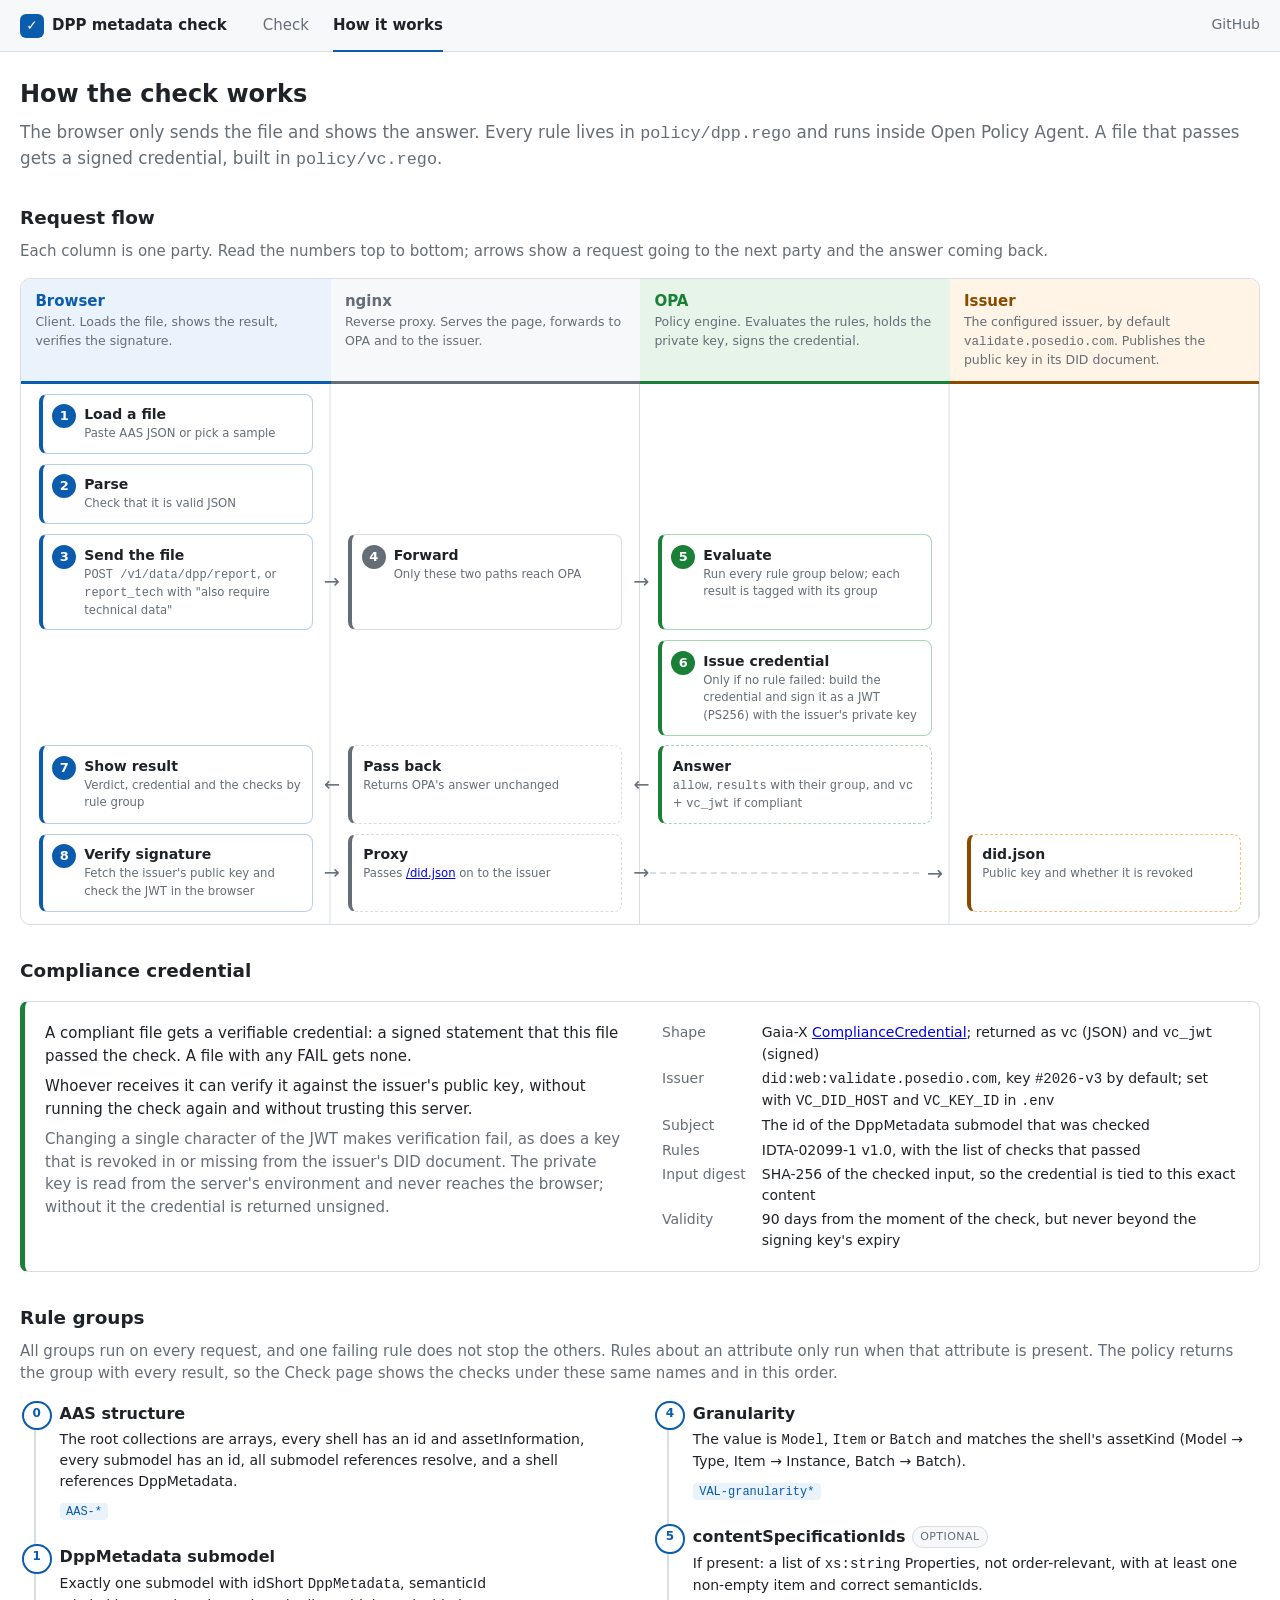
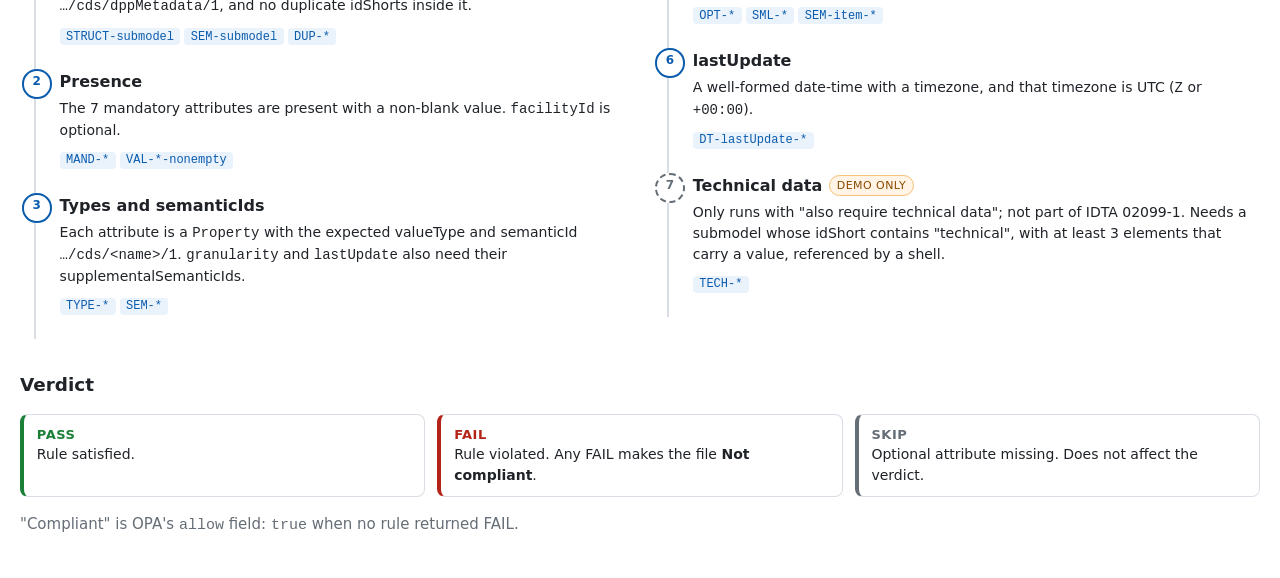
==== commit c7c10bfe: "refactor" ====
--- a/web/how.html
+++ b/web/how.html
@@ -34,7 +34,11 @@
       <b>OPA</b><small>Policy engine. Evaluates the rules, holds the private key, signs the credential.</small>
     </div>
     <div class="lane" data-who="Issuer">
-      <b>Issuer</b><small><code>validate.posedio.com</code>. Publishes the public key in its DID document.</small>
+      <b>Issuer</b
+      ><small
+        >The configured issuer, by default <code>validate.posedio.com</code>. Publishes the public key in its DID
+        document.</small
+      >
     </div>
 
     <div class="step" data-who="Browser" data-n="1" style="--c: 1; --r: 2">
@@ -126,7 +130,7 @@
       <dt>Input digest</dt>
       <dd>SHA-256 of the checked input, so the credential is tied to this exact content</dd>
       <dt>Validity</dt>
-      <dd>90 days from the moment of the check</dd>
+      <dd>90 days from the moment of the check, but never beyond the signing key's expiry</dd>
     </dl>
   </div>
 
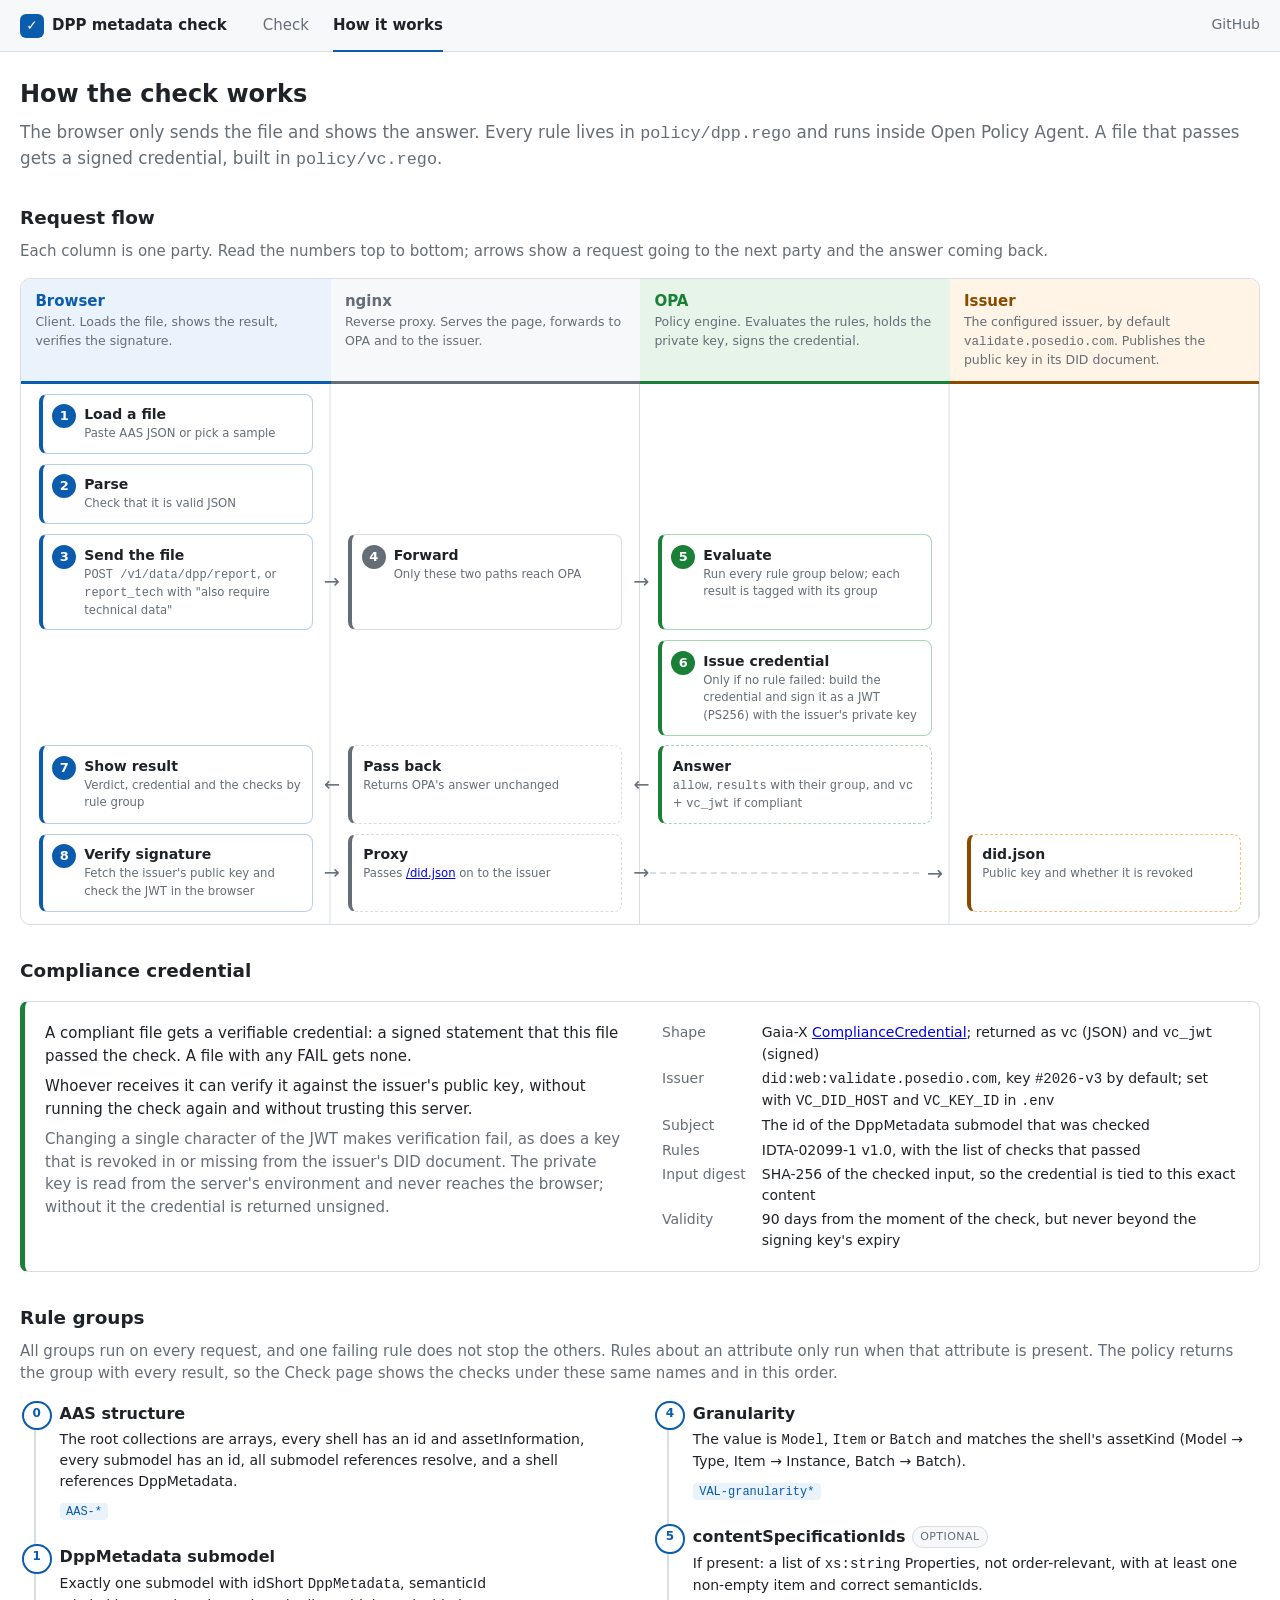
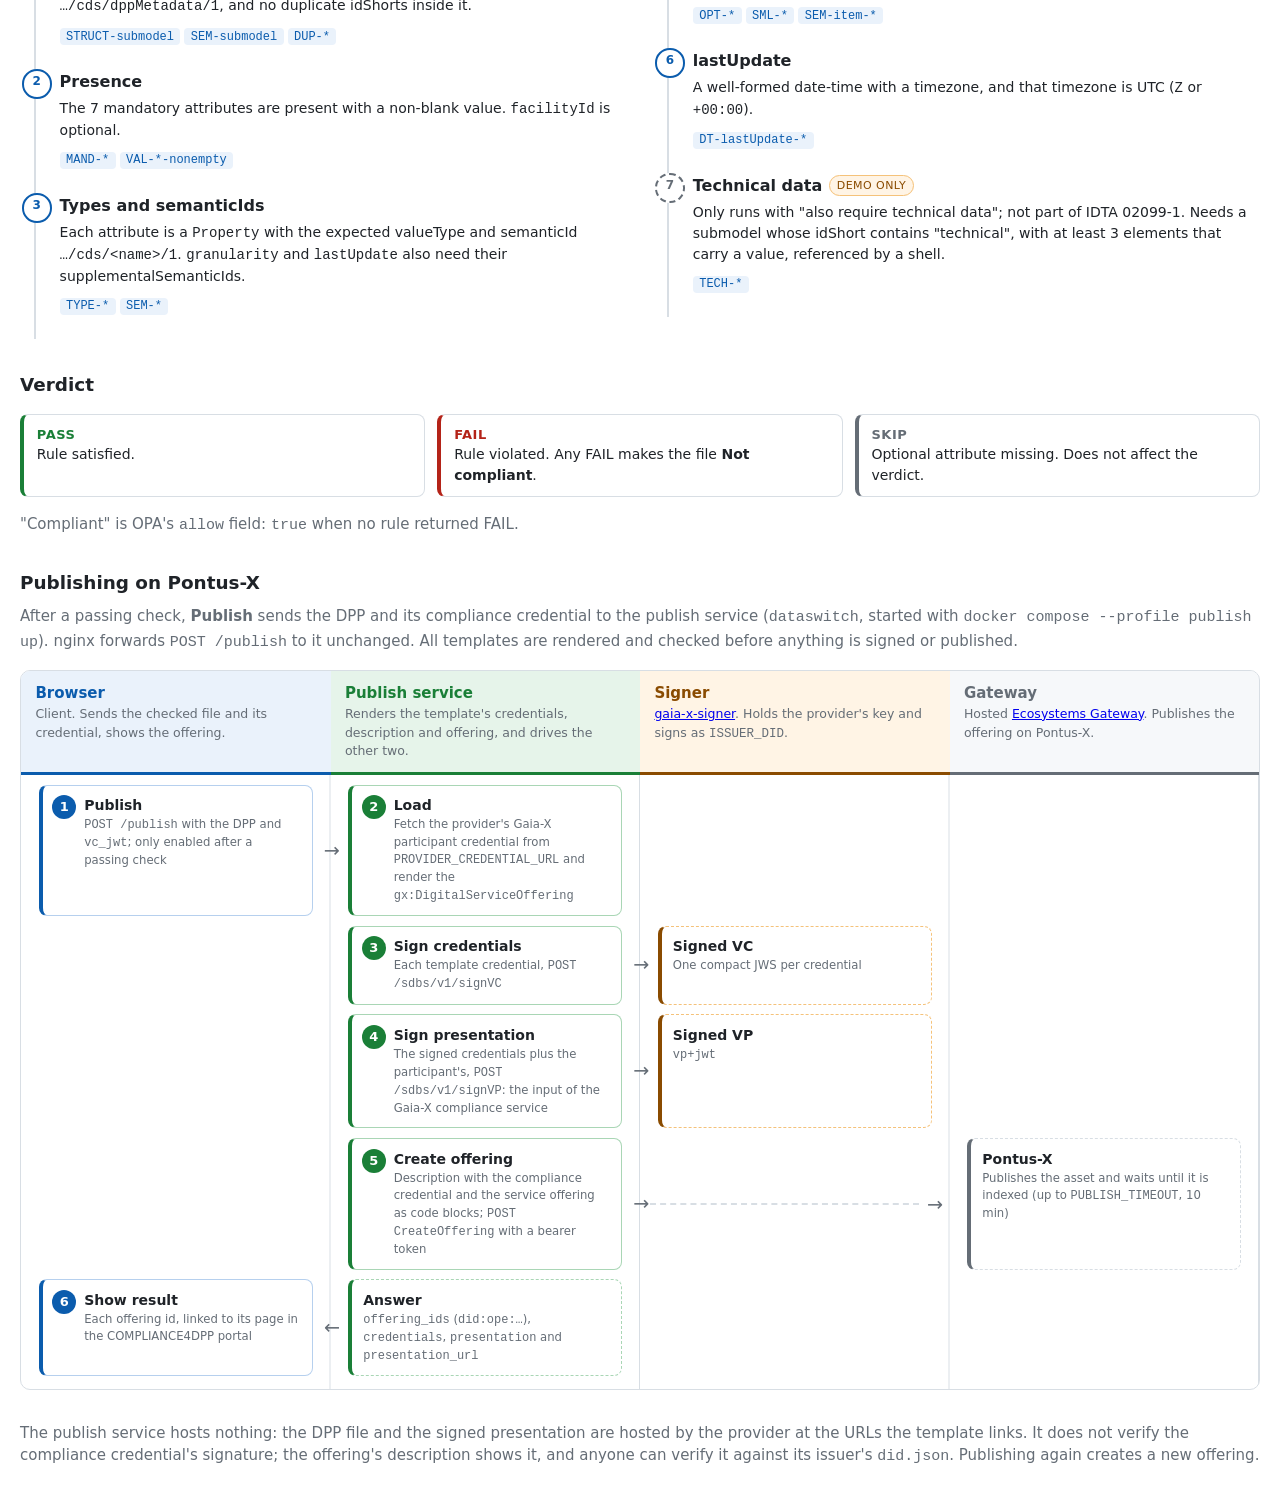
==== commit e7b2f959: "add compliance workflow description for pontus-x publishing" ====
--- a/web/how.html
+++ b/web/how.html
@@ -211,4 +211,91 @@
     <div class="SKIP"><b>SKIP</b><span>Optional attribute missing. Does not affect the verdict.</span></div>
   </div>
   <p class="muted">"Compliant" is OPA's <code>allow</code> field: <code>true</code> when no rule returned FAIL.</p>
+  <h2>Publishing on Pontus-X</h2>
+  <p class="muted">
+    After a passing check, <b>Publish</b> sends the DPP and its compliance credential to the publish service
+    (<code>dataswitch</code>, started with <code>docker compose --profile publish up</code>). nginx forwards
+    <code>POST /publish</code> to it unchanged. All templates are rendered and checked before anything is signed or
+    published.
+  </p>
+  <div class="lanes">
+    <div class="lane" data-who="Browser">
+      <b>Browser</b><small>Client. Sends the checked file and its credential, shows the offering.</small>
+    </div>
+    <div class="lane" data-who="Publish">
+      <b>Publish service</b
+      ><small>Renders the template's credentials, description and offering, and drives the other two.</small>
+    </div>
+    <div class="lane" data-who="Signer">
+      <b>Signer</b
+      ><small
+        ><a href="https://git.dumss.net/theia/gaia-x-signer" target="_blank" rel="noopener">gaia-x-signer</a>. Holds
+        the provider's key and signs as <code>ISSUER_DID</code>.</small
+      >
+    </div>
+    <div class="lane" data-who="Gateway">
+      <b>Gateway</b
+      ><small
+        >Hosted
+        <a href="https://github.com/PTW-TUD/Ecosystems-Gateway/tree/nautilus_v2" target="_blank" rel="noopener"
+          >Ecosystems Gateway</a
+        >. Publishes the offering on Pontus-X.</small
+      >
+    </div>
+
+    <div class="step go" data-who="Browser" data-n="1" style="--c: 1; --r: 2">
+      <b>Publish</b
+      ><small><code>POST /publish</code> with the DPP and <code>vc_jwt</code>; only enabled after a passing check</small>
+    </div>
+    <div class="step" data-who="Publish" data-n="2" style="--c: 2; --r: 2">
+      <b>Load</b
+      ><small
+        >Fetch the provider's Gaia-X participant credential from <code>PROVIDER_CREDENTIAL_URL</code> and render the
+        <code>gx:DigitalServiceOffering</code></small
+      >
+    </div>
+    <div class="step go" data-who="Publish" data-n="3" style="--c: 2; --r: 3">
+      <b>Sign credentials</b><small>Each template credential, <code>POST /sdbs/v1/signVC</code></small>
+    </div>
+    <div class="step sub" data-who="Signer" style="--c: 3; --r: 3">
+      <b>Signed VC</b><small>One compact JWS per credential</small>
+    </div>
+    <div class="step go" data-who="Publish" data-n="4" style="--c: 2; --r: 4">
+      <b>Sign presentation</b
+      ><small
+        >The signed credentials plus the participant's, <code>POST /sdbs/v1/signVP</code>: the input of the Gaia-X
+        compliance service</small
+      >
+    </div>
+    <div class="step sub" data-who="Signer" style="--c: 3; --r: 4">
+      <b>Signed VP</b><small><code>vp+jwt</code></small>
+    </div>
+    <div class="step go" data-who="Publish" data-n="5" style="--c: 2; --r: 5">
+      <b>Create offering</b
+      ><small
+        >Description with the compliance credential and the service offering as code blocks;
+        <code>POST CreateOffering</code> with a bearer token</small
+      >
+    </div>
+    <div class="wire" style="--c: 3; --r: 5"></div>
+    <div class="step sub" data-who="Gateway" style="--c: 4; --r: 5">
+      <b>Pontus-X</b
+      ><small>Publishes the asset and waits until it is indexed (up to <code>PUBLISH_TIMEOUT</code>, 10 min)</small>
+    </div>
+    <div class="step sub back" data-who="Publish" style="--c: 2; --r: 6">
+      <b>Answer</b
+      ><small
+        ><code>offering_ids</code> (<code>did:ope:…</code>), <code>credentials</code>, <code>presentation</code> and
+        <code>presentation_url</code></small
+      >
+    </div>
+    <div class="step" data-who="Browser" data-n="6" style="--c: 1; --r: 6">
+      <b>Show result</b><small>Each offering id, linked to its page in the COMPLIANCE4DPP portal</small>
+    </div>
+  </div>
+  <p class="muted">
+    The publish service hosts nothing: the DPP file and the signed presentation are hosted by the provider at the URLs
+    the template links. It does not verify the compliance credential's signature; the offering's description shows it,
+    and anyone can verify it against its issuer's <code>did.json</code>. Publishing again creates a new offering.
+  </p>
 </main>
--- a/web/style.css
+++ b/web/style.css
@@ -247,6 +247,24 @@
 #vcverify .muted {
   font-weight: 400;
 }
+#pub {
+  border-top: 1px solid var(--line);
+  margin-top: 1rem;
+}
+#pub h3 {
+  margin: 0.75rem 0 0.25rem;
+}
+#pubresult .PASS,
+#pubresult .FAIL {
+  font-weight: 600;
+}
+#pubresult code {
+  overflow-wrap: anywhere;
+}
+button:disabled {
+  opacity: 0.6;
+  cursor: progress;
+}
 [hidden] {
   display: none !important;
 }
@@ -351,17 +369,20 @@
   --edge: #b6d0ee;
   --ink: var(--accent);
 }
-[data-who="nginx"] {
+[data-who="nginx"],
+[data-who="Gateway"] {
   --tint: var(--panel);
   --edge: var(--line);
   --ink: var(--muted);
 }
-[data-who="OPA"] {
+[data-who="OPA"],
+[data-who="Publish"] {
   --tint: #e6f4ea;
   --edge: #a9d6b5;
   --ink: var(--pass);
 }
-[data-who="Issuer"] {
+[data-who="Issuer"],
+[data-who="Signer"] {
   --tint: var(--warn-tint);
   --edge: var(--warn-edge);
   --ink: var(--warn-ink);
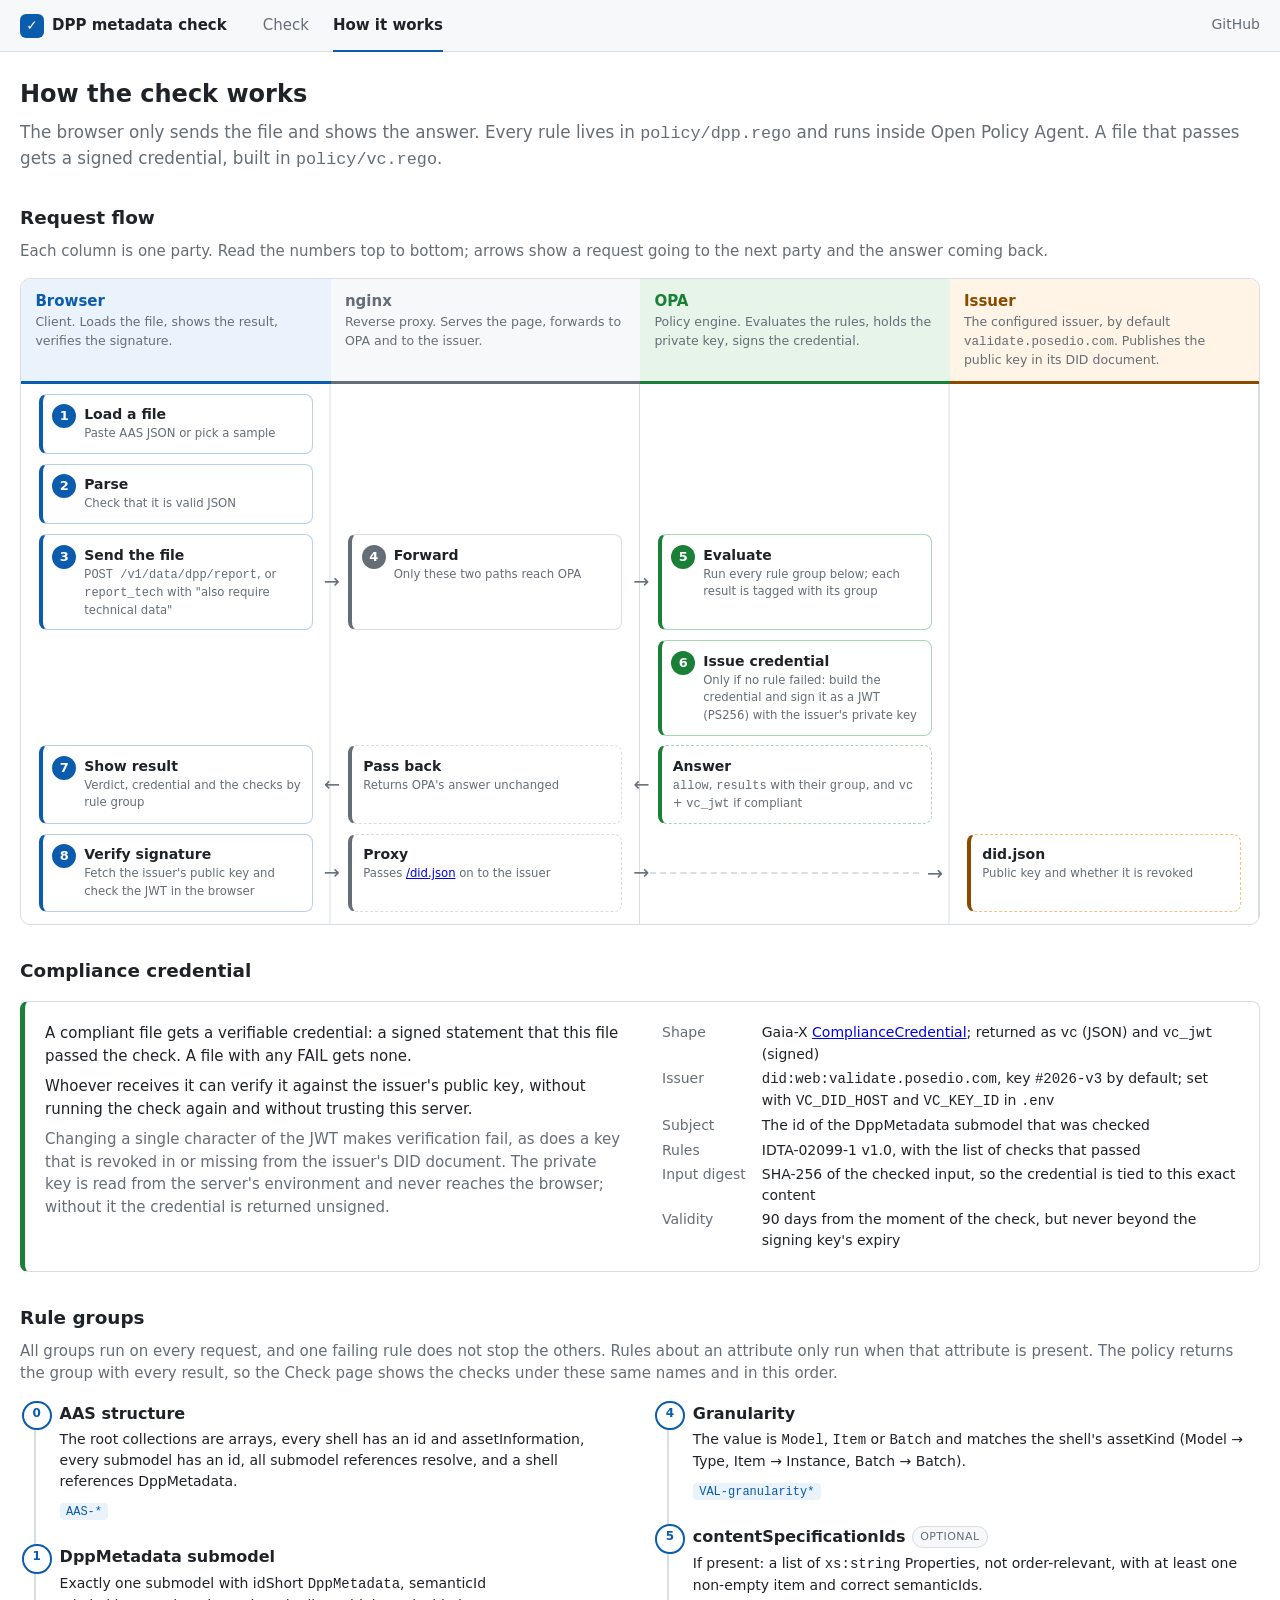
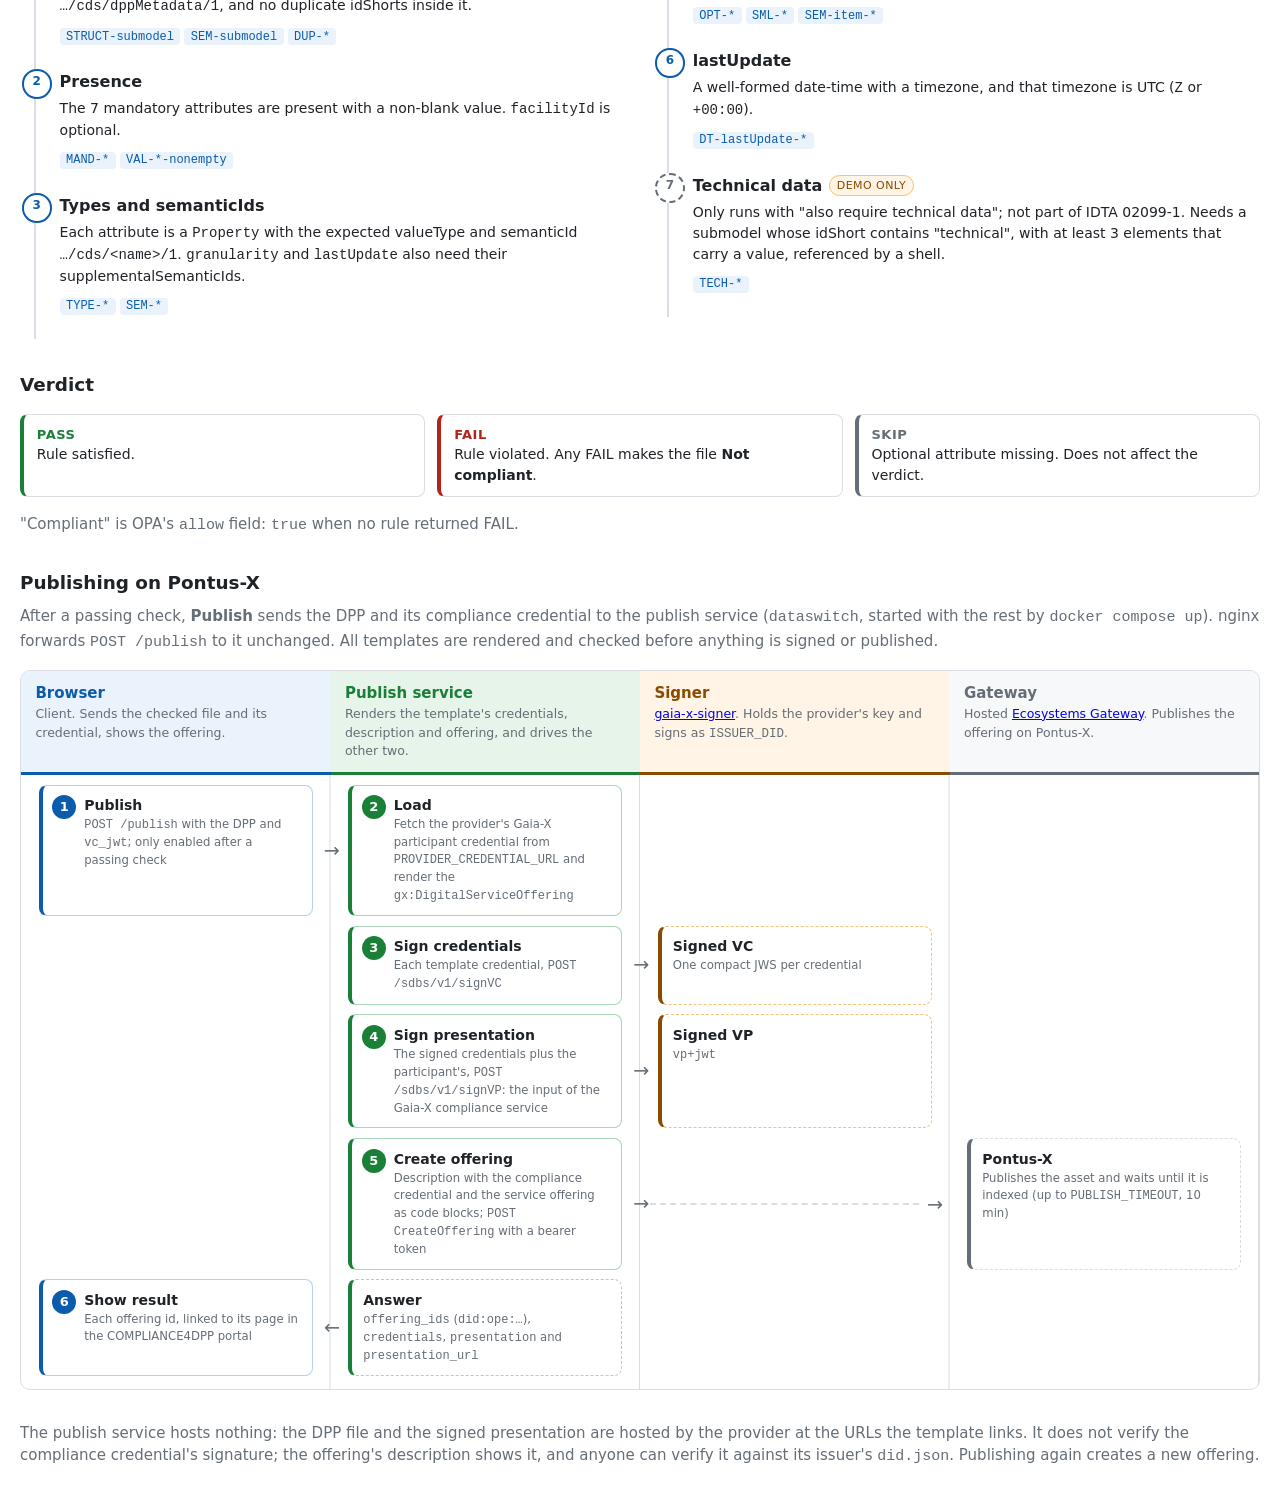
==== commit ea1ec81b: "update documentation and remove profile" ====
--- a/web/how.html
+++ b/web/how.html
@@ -214,7 +214,7 @@
   <h2>Publishing on Pontus-X</h2>
   <p class="muted">
     After a passing check, <b>Publish</b> sends the DPP and its compliance credential to the publish service
-    (<code>dataswitch</code>, started with <code>docker compose --profile publish up</code>). nginx forwards
+    (<code>dataswitch</code>, started with the rest by <code>docker compose up</code>). nginx forwards
     <code>POST /publish</code> to it unchanged. All templates are rendered and checked before anything is signed or
     published.
   </p>
@@ -229,8 +229,8 @@
     <div class="lane" data-who="Signer">
       <b>Signer</b
       ><small
-        ><a href="https://git.dumss.net/theia/gaia-x-signer" target="_blank" rel="noopener">gaia-x-signer</a>. Holds
-        the provider's key and signs as <code>ISSUER_DID</code>.</small
+        ><a href="https://git.dumss.net/theia/gaia-x-signer" target="_blank" rel="noopener">gaia-x-signer</a>. Holds the
+        provider's key and signs as <code>ISSUER_DID</code>.</small
       >
     </div>
     <div class="lane" data-who="Gateway">
@@ -245,7 +245,9 @@
 
     <div class="step go" data-who="Browser" data-n="1" style="--c: 1; --r: 2">
       <b>Publish</b
-      ><small><code>POST /publish</code> with the DPP and <code>vc_jwt</code>; only enabled after a passing check</small>
+      ><small
+        ><code>POST /publish</code> with the DPP and <code>vc_jwt</code>; only enabled after a passing check</small
+      >
     </div>
     <div class="step" data-who="Publish" data-n="2" style="--c: 2; --r: 2">
       <b>Load</b
